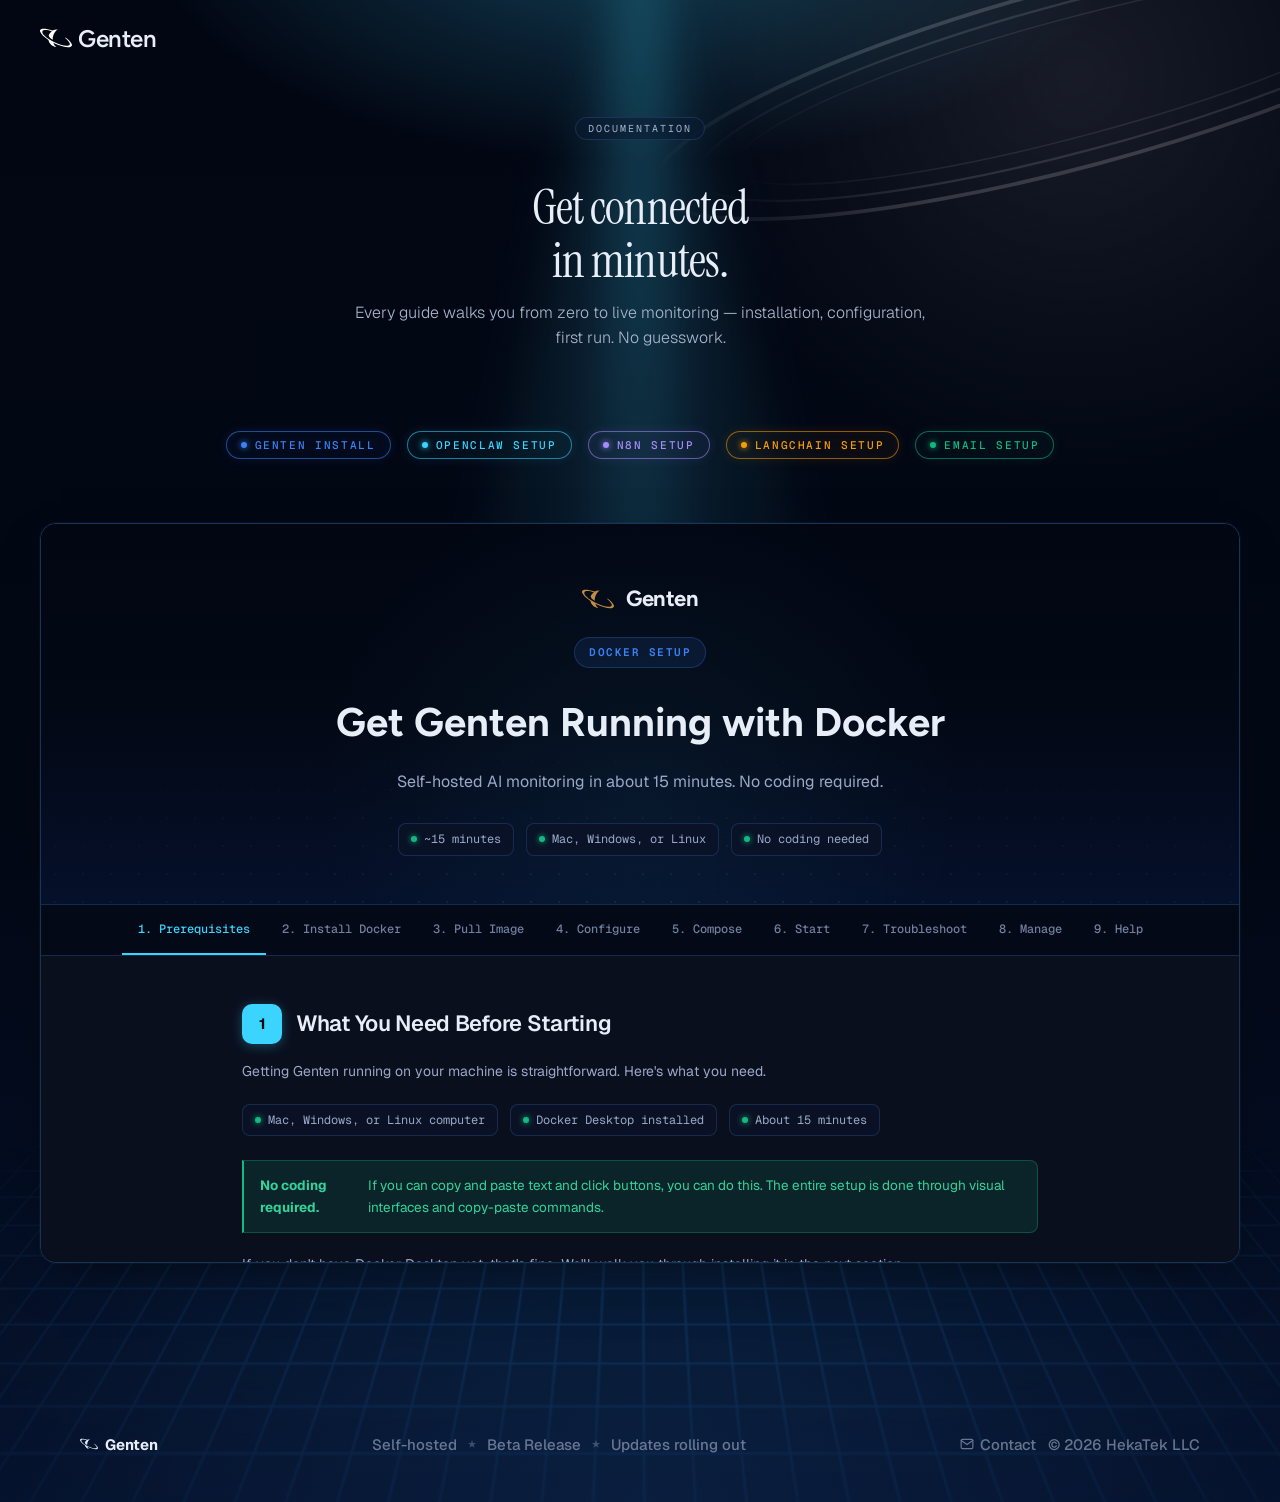
==== docs.html @ 29b6d8ab "Docs scroll forwarding, dashboard fade fix, footer and pill polish" ====
<!doctype html>
<html lang="en">
  <head>
    <meta charset="utf-8" />
    <title>Documentation | Genten</title>
    <meta name="viewport" content="width=device-width,initial-scale=1" />
    <link rel="icon" type="image/x-icon" href="/assets/favicons/favicon.ico" />
    <link
      rel="icon"
      type="image/png"
      sizes="16x16"
      href="/assets/favicons/favicon-16x16.png"
    />
    <link
      rel="icon"
      type="image/png"
      sizes="32x32"
      href="/assets/favicons/favicon-32x32.png"
    />
    <link
      rel="apple-touch-icon"
      sizes="180x180"
      href="/assets/favicons/apple-touch-icon.png"
    />
    <link rel="preconnect" href="https://fonts.googleapis.com" />
    <link rel="preconnect" href="https://fonts.gstatic.com" crossorigin />
    <link
      href="https://fonts.googleapis.com/css2?family=Instrument+Serif:ital@0;1&family=Geist:wght@300;400;500;600;700&family=Geist+Mono:wght@400;500&family=Figtree:wght@400;500;600;700&display=swap"
      rel="stylesheet"
    />
    <link rel="stylesheet" href="grid-bg.css" />
    <link rel="stylesheet" href="style.css" />
    <style>
      /* Docs-specific styles */
      .docs-stage {
        min-height: 100vh;
        display: flex;
        flex-direction: column;
      }

      html {
        scroll-snap-type: y proximity;
      }

      .guide-picker-section {
        scroll-snap-align: start;
      }

      /* Nav override for docs page */
      nav {
        max-width: 1300px;
        margin: 0;
        padding: 22px 40px;
      }

      /* Footer fix — flex column parent breaks margin:auto centering */
      .docs-stage .footer {
        width: 100%;
        box-sizing: border-box;
      }

.docs-header {
        position: relative;
        z-index: 100;
        max-width: 1200px;
        margin: 0 auto;
        padding: 40px 40px 32px;
        text-align: center;
      }

      .docs-eyebrow {
        display: inline-flex;
        align-items: center;
        gap: 8px;
        padding: 4px 12px;
        border-radius: 999px;
        background: rgba(10, 24, 48, 0.55);
        border: 1px solid #1c3359;
        font-family: "Geist Mono", monospace;
        font-size: 10px;
        letter-spacing: 0.2em;
        text-transform: uppercase;
        color: var(--muted);
        backdrop-filter: blur(10px);
        margin-bottom: 16px;
      }

      .docs-title {
        font-family: "Instrument Serif", serif;
        font-weight: 400;
        font-size: clamp(32px, 5vw, 48px);
        line-height: 1.1;
        letter-spacing: -0.02em;
        margin-bottom: 12px;
        color: var(--text);
      }

      .docs-subtitle {
        font-size: 16px;
        line-height: 1.6;
        color: var(--muted);
        font-weight: 300;
        max-width: 580px;
        margin: 0 auto;
      }

      .guide-picker-section {
        position: relative;
        z-index: 100;
        max-width: 1200px;
        margin: 0 auto;
        padding: 48px 40px 64px;
      }

      .guide-pills {
        display: flex;
        align-items: center;
        justify-content: center;
        gap: 16px;
        flex-wrap: wrap;
      }

      .guide-pill {
        display: inline-flex;
        align-items: center;
        gap: 8px;
        padding: 6px 14px;
        border-radius: 999px;
        border: 1px solid;
        font-family: "Geist Mono", monospace;
        font-size: 11px;
        font-weight: 500;
        letter-spacing: 0.15em;
        text-transform: uppercase;
        cursor: pointer;
        backdrop-filter: blur(10px);
        transition: all 0.2s;
        background: rgba(0, 0, 0, 0.2);
      }

      .guide-pill:hover {
        transform: translateY(-1px);
      }

      .guide-pill.active {
        box-shadow:
          0 0 16px var(--gem-glow),
          inset 0 0 12px var(--gem-glow);
      }

      .guide-pill-dot {
        width: 6px;
        height: 6px;
        border-radius: 50%;
        background: currentColor;
        box-shadow: 0 0 6px currentColor;
      }

      /* Gem color assignments - matching guide badge colors */
      .guide-pill[data-gem="sapphire"] {
        color: #3b82f6;
        border-color: rgba(59, 130, 246, 0.55);
        background: rgba(59, 130, 246, 0.04);
        box-shadow:
          0 0 12px rgba(59, 130, 246, 0.1),
          inset 0 0 8px rgba(59, 130, 246, 0.04);
        --gem-glow: rgba(59, 130, 246, 0.3);
      }

      .guide-pill[data-gem="aqua"] {
        color: #3ad4ff;
        border-color: rgba(58, 212, 255, 0.55);
        background: rgba(58, 212, 255, 0.04);
        box-shadow:
          0 0 12px rgba(58, 212, 255, 0.1),
          inset 0 0 8px rgba(58, 212, 255, 0.04);
        --gem-glow: rgba(58, 212, 255, 0.3);
      }

      .guide-pill[data-gem="topaz"] {
        color: #f59e0b;
        border-color: rgba(245, 158, 11, 0.55);
        background: rgba(245, 158, 11, 0.04);
        box-shadow:
          0 0 12px rgba(245, 158, 11, 0.1),
          inset 0 0 8px rgba(245, 158, 11, 0.04);
        --gem-glow: rgba(245, 158, 11, 0.3);
      }

      .guide-pill[data-gem="emerald"] {
        color: #10b981;
        border-color: rgba(16, 185, 129, 0.55);
        background: rgba(16, 185, 129, 0.04);
        box-shadow:
          0 0 12px rgba(16, 185, 129, 0.1),
          inset 0 0 8px rgba(16, 185, 129, 0.04);
        --gem-glow: rgba(16, 185, 129, 0.3);
      }

      .guide-pill[data-gem="amethyst"] {
        color: #a78bfa;
        border-color: rgba(167, 139, 250, 0.55);
        background: rgba(167, 139, 250, 0.04);
        box-shadow:
          0 0 12px rgba(167, 139, 250, 0.1),
          inset 0 0 8px rgba(167, 139, 250, 0.04);
        --gem-glow: rgba(167, 139, 250, 0.3);
      }

      .guide-container {
        position: relative;
        z-index: 100;
        flex: 1;
        max-width: 1400px;
        margin: 0 auto;
        padding: 0 40px 60px;
        width: 100%;
      }

      .guide-frame-wrap {
        border-radius: 16px;
        overflow: hidden;
        background: linear-gradient(180deg, #0a1226 0%, #050a18 100%);
        border: 1px solid #1c3359;
        box-shadow:
          0 0 0 1px #3ad4ff0a,
          0 20px 50px -20px #00000088;
        height: calc(100vh - 160px);
        min-height: 700px;
        position: relative;
      }

      .guide-loader {
        position: absolute;
        inset: 0;
        display: flex;
        align-items: center;
        justify-content: center;
        background: #050a18;
        border-radius: 16px;
        transition: opacity 0.3s;
        z-index: 2;
      }

      .guide-loader.hidden {
        opacity: 0;
        pointer-events: none;
      }

      .guide-loader-dot {
        width: 8px;
        height: 8px;
        border-radius: 50%;
        background: rgba(58, 212, 255, 0.5);
        animation: loader-pulse 1.2s ease-in-out infinite;
      }

      .guide-loader-dot:nth-child(2) { animation-delay: 0.2s; }
      .guide-loader-dot:nth-child(3) { animation-delay: 0.4s; }

      @keyframes loader-pulse {
        0%, 80%, 100% { transform: scale(0.6); opacity: 0.3; }
        40% { transform: scale(1); opacity: 1; }
      }

      .guide-loader-inner {
        display: flex;
        gap: 8px;
      }

      .guide-iframe {
        width: 100%;
        height: 100%;
        border: none;
        display: block;
      }

      @media (max-width: 768px) {
        .guide-pills {
          gap: 8px;
        }

        .guide-pill {
          padding: 8px 16px;
          font-size: 13px;
        }

        .docs-header {
          padding: 32px 24px 24px;
        }

        .guide-picker-section {
          padding: 0 24px 24px;
        }

        .guide-container {
          padding: 0 24px 40px;
        }

        .guide-frame-wrap {
          height: calc(100vh - 320px);
          min-height: 400px;
        }
      }
    </style>
  </head>
  <body>
    <div class="stage docs-stage genten-stage">
      <!-- Saturn with rings, upper right -->
      <div
        class="saturn"
        aria-hidden="true"
        style="
          opacity: var(--saturn-opacity, 0.1);
          transform: scale(var(--saturn-scale, 1));
          transform-origin: top right;
          --warm: #ffffff;
          --saturn-ring: #ffffff;
        "
      >
        <svg viewBox="0 0 800 800" fill="none">
          <defs>
            <radialGradient id="saturnBody" cx="0.42" cy="0.38" r="0.62">
              <stop offset="0%" stop-color="var(--warm)" stop-opacity="0.95" />
              <stop
                offset="55%"
                stop-color="var(--saturn-ring)"
                stop-opacity="0.55"
              />
              <stop
                offset="100%"
                stop-color="var(--saturn-ring)"
                stop-opacity="0.05"
              />
            </radialGradient>
            <radialGradient id="saturnShade" cx="0.7" cy="0.65" r="0.6">
              <stop offset="0%" stop-color="#000" stop-opacity="0.55" />
              <stop offset="100%" stop-color="#000" stop-opacity="0" />
            </radialGradient>
            <radialGradient id="saturnGlow" cx="0.5" cy="0.5" r="0.5">
              <stop offset="0%" stop-color="var(--warm)" stop-opacity="0.35" />
              <stop
                offset="60%"
                stop-color="var(--saturn-ring)"
                stop-opacity="0.12"
              />
              <stop
                offset="100%"
                stop-color="var(--saturn-ring)"
                stop-opacity="0"
              />
            </radialGradient>
            <linearGradient id="ringGrad" x1="0" x2="1" y1="0" y2="0">
              <stop
                offset="0%"
                stop-color="var(--saturn-ring)"
                stop-opacity="0"
              />
              <stop offset="30%" stop-color="var(--warm)" stop-opacity="0.75" />
              <stop
                offset="55%"
                stop-color="var(--saturn-ring)"
                stop-opacity="0.85"
              />
              <stop offset="78%" stop-color="var(--warm)" stop-opacity="0.55" />
              <stop
                offset="100%"
                stop-color="var(--saturn-ring)"
                stop-opacity="0"
              />
            </linearGradient>
            <clipPath id="ringBack">
              <rect x="0" y="0" width="800" height="400" />
            </clipPath>
            <clipPath id="ringFront">
              <rect x="0" y="400" width="800" height="400" />
            </clipPath>
          </defs>

          <!-- soft atmospheric glow behind everything -->
          <circle cx="400" cy="400" r="320" fill="url(#saturnGlow)" />

          <!-- rings only, no planet body -->
          <g
            style="
              transform: rotate(var(--ring-tilt, -22deg));
              transform-origin: 400px 400px;
            "
          >
            <ellipse
              cx="400"
              cy="400"
              rx="340"
              ry="70"
              stroke="url(#ringGrad)"
              stroke-width="3"
              fill="none"
            />
            <ellipse
              cx="400"
              cy="400"
              rx="305"
              ry="58"
              stroke="url(#ringGrad)"
              stroke-width="1.8"
              fill="none"
              opacity="0.75"
            />
            <ellipse
              cx="400"
              cy="400"
              rx="275"
              ry="46"
              stroke="url(#ringGrad)"
              stroke-width="1.2"
              fill="none"
              opacity="0.55"
            />
          </g>
        </svg>
      </div>

      <!-- Light rays from above -->
      <svg
        class="rays"
        viewBox="0 0 1400 800"
        preserveAspectRatio="none"
        aria-hidden="true"
      >
        <defs>
          <linearGradient id="ray" x1="0.5" y1="0" x2="0.5" y2="1">
            <stop
              offset="0%"
              stop-color="var(--ray-color)"
              stop-opacity="0.38"
            />
            <stop
              offset="40%"
              stop-color="var(--ray-color)"
              stop-opacity="0.18"
            />
            <stop
              offset="80%"
              stop-color="var(--ray-color)"
              stop-opacity="0.04"
            />
            <stop
              offset="100%"
              stop-color="var(--ray-color)"
              stop-opacity="0"
            />
          </linearGradient>
          <radialGradient id="raySource" cx="0.5" cy="0" r="0.35">
            <stop
              offset="0%"
              stop-color="var(--ray-color)"
              stop-opacity="0.55"
            />
            <stop
              offset="100%"
              stop-color="var(--ray-color)"
              stop-opacity="0"
            />
          </radialGradient>
          <filter id="rayBlur"><feGaussianBlur stdDeviation="22" /></filter>
        </defs>
        <!-- top-of-sky glow source -->
        <rect x="0" y="0" width="1400" height="400" fill="url(#raySource)" />
        <!-- broad beam fanning down and outward -->
        <g filter="url(#rayBlur)">
          <polygon
            points="700,-40 380,820 1020,820"
            fill="url(#ray)"
            opacity="0.75"
          />
          <polygon points="700,-40 560,820 840,820" fill="url(#ray)" />
          <polygon
            points="700,-40 660,820 740,820"
            fill="url(#ray)"
            opacity="0.9"
          />
        </g>
      </svg>

      <!-- Grid floor (from grid-bg.css) -->
      <div class="genten-horizon"></div>
      <div class="genten-floor">
        <div class="genten-floor-grid"></div>
      </div>

      <nav>
        <a href="index.html" class="brand" style="text-decoration: none; color: inherit; display: flex; align-items: center; gap: 6px;">
          <span class="brand-mark">
            <svg
              role="img"
              viewBox="0 0 24 24"
              xmlns="http://www.w3.org/2000/svg"
              aria-label="Genten"
            >
              <title>Saturn</title>
              <path
                fill="currentColor"
                d="M19.039 11.459c.001.015.022.244.03.407.006.113 0 .29 0 .3.003 0 .029.023.03.024 1.428 1.17 2.943 2.767 3.204 3.94.073.325.056.618-.072.868-.152.293-.439.503-.834.638-2.046.7-6.925-.642-10.907-2.609-2.845-1.406-5.342-3.081-7.032-4.719-1.57-1.523-1.995-2.71-1.59-3.427.155-.271.42-.472.776-.609 1.299-.507 3.788-.152 6.239.579-1.16.866-1.968 2.034-2.342 3.202l-.001.007a.051.051 0 0 1-.001.006c-.115 1.07 1.434 2.47 3 3.25-.002-.006.084.032.084.026-.002-.006-.015-.109-.017-.113-.366-2.66 1.648-6.64 3.765-7.513.136-.056.254-.09.27-.095l-.273-.027c-.074-.006-.148-.013-.228-.015a7.464 7.464 0 0 0-.272-.01 6.443 6.443 0 0 0-3.4.892C5.378 5.057 2.383 4.892 1.13 5.31c-.497.167-.833.418-1 .751-.174.35-.175.79-.002 1.306.57 1.704 3.058 4.032 6.211 6.099.457 2.407 2.615 4.875 5.703 5.204l.142.015a.278.278 0 0 1 .05 0 6.618 6.618 0 0 0-.173-.132c-.955-.736-1.813-1.949-2.107-3l.185.093.143.07c4.985 2.465 10.215 3.72 12.53 2.947.519-.174.9-.418 1.075-.768.167-.335.139-.78-.029-1.278-.436-1.3-2.304-3.284-4.675-5.052a5.003 5.003 0 0 0-.145-.107"
              />
            </svg>
          </span>
          Genten
        </a>
        <div class="nav-links">
        </div>
      </nav>

      <section class="docs-header">
        <div class="docs-eyebrow">DOCUMENTATION</div>
        <h1 class="docs-title">Get connected in minutes.</h1>
        <p class="docs-subtitle">
          Every guide walks you from zero to live monitoring — installation,
          configuration, first run. No guesswork.
        </p>
      </section>

      <section class="guide-picker-section">
        <div class="guide-pills">
          <button
            class="guide-pill active"
            data-gem="sapphire"
            data-guide="docs/Genten_Docker_Setup_Guide.html"
          >
            <span class="guide-pill-dot"></span>
            Genten Install
          </button>
          <button
            class="guide-pill"
            data-gem="aqua"
            data-guide="docs/Genten_OpenClaw_Setup_Guide.html"
          >
            <span class="guide-pill-dot"></span>
            OpenClaw Setup
          </button>
          <button
            class="guide-pill"
            data-gem="amethyst"
            data-guide="docs/Genten_n8n_Setup_Guide.html"
          >
            <span class="guide-pill-dot"></span>
            n8n Setup
          </button>
          <button
            class="guide-pill"
            data-gem="topaz"
            data-guide="docs/Genten_LangChain_Setup_Guide.html"
          >
            <span class="guide-pill-dot"></span>
            LangChain Setup
          </button>
          <button
            class="guide-pill"
            data-gem="emerald"
            data-guide="docs/Genten_Email_Setup_Guide.html"
          >
            <span class="guide-pill-dot"></span>
            Email Setup
          </button>
        </div>
      </section>

      <section class="guide-container">
        <div class="guide-frame-wrap">
          <div class="guide-loader" id="guideLoader">
            <div class="guide-loader-inner">
              <span class="guide-loader-dot"></span>
              <span class="guide-loader-dot"></span>
              <span class="guide-loader-dot"></span>
            </div>
          </div>
          <iframe
            class="guide-iframe"
            id="guideFrame"
          ></iframe>
        </div>
      </section>

      <footer class="footer">
        <a href="/" class="footer-brand" style="text-decoration:none;color:inherit;">
          <svg
            width="18"
            height="18"
            viewBox="0 0 24 24"
            xmlns="http://www.w3.org/2000/svg"
            style="flex-shrink: 0"
          >
            <path
              fill="currentColor"
              d="M19.039 11.459c.001.015.022.244.03.407.006.113 0 .29 0 .3.003 0 .029.023.03.024 1.428 1.17 2.943 2.767 3.204 3.94.073.325.056.618-.072.868-.152.293-.439.503-.834.638-2.046.7-6.925-.642-10.907-2.609-2.845-1.406-5.342-3.081-7.032-4.719-1.57-1.523-1.995-2.71-1.59-3.427.155-.271.42-.472.776-.609 1.299-.507 3.788-.152 6.239.579-1.16.866-1.968 2.034-2.342 3.202l-.001.007a.051.051 0 0 1-.001.006c-.115 1.07 1.434 2.47 3 3.25-.002-.006.084.032.084.026-.002-.006-.015-.109-.017-.113-.366-2.66 1.648-6.64 3.765-7.513.136-.056.254-.09.27-.095l-.273-.027c-.074-.006-.148-.013-.228-.015a7.464 7.464 0 0 0-.272-.01 6.443 6.443 0 0 0-3.4.892C5.378 5.057 2.383 4.892 1.13 5.31c-.497.167-.833.418-1 .751-.174.35-.175.79-.002 1.306.57 1.704 3.058 4.032 6.211 6.099.457 2.407 2.615 4.875 5.703 5.204l.142.015a.278.278 0 0 1 .05 0 6.618 6.618 0 0 0-.173-.132c-.955-.736-1.813-1.949-2.107-3l.185.093.143.07c4.985 2.465 10.215 3.72 12.53 2.947.519-.174.9-.418 1.075-.768.167-.335.139-.78-.029-1.278-.436-1.3-2.304-3.284-4.675-5.052a5.003 5.003 0 0 0-.145-.107"
            />
          </svg>
          Genten
        </a>
        <div class="footer-center">
          <span class="footer-proof-item">Self-hosted</span>
          <span class="proof-divider">
            <svg width="10" height="10" viewBox="0 0 24 24" fill="currentColor" xmlns="http://www.w3.org/2000/svg"><path d="M12 2l2.4 7.4H22l-6.2 4.5 2.4 7.4L12 17l-6.2 4.3 2.4-7.4L2 9.4h7.6z"/></svg>
          </span>
          <span class="footer-proof-item">Beta Release</span>
          <span class="proof-divider">
            <svg width="10" height="10" viewBox="0 0 24 24" fill="currentColor" xmlns="http://www.w3.org/2000/svg"><path d="M12 2l2.4 7.4H22l-6.2 4.5 2.4 7.4L12 17l-6.2 4.3 2.4-7.4L2 9.4h7.6z"/></svg>
          </span>
          <span class="footer-proof-item">Updates rolling out</span>
        </div>
        <span class="footer-copyright">
          <a href="mailto:help@genten.io" class="footer-contact">
            <svg
              width="14"
              height="14"
              viewBox="0 0 24 24"
              fill="none"
              stroke="currentColor"
              stroke-width="2"
              stroke-linecap="round"
              stroke-linejoin="round"
              style="flex-shrink: 0"
            >
              <path
                d="M4 4h16c1.1 0 2 .9 2 2v12c0 1.1-.9 2-2 2H4c-1.1 0-2-.9-2-2V6c0-1.1.9-2 2-2z"
              />
              <polyline points="22,6 12,13 2,6" />
            </svg>
            Contact
          </a>
          © 2026 HekaTek LLC
        </span>
      </footer>
    </div>

    <script>
      // Forward outer-page scroll to iframe so mouse position doesn't matter
      const guideWrap = document.querySelector(".guide-frame-wrap")

      document.addEventListener("wheel", (e) => {
        const frame = document.getElementById("guideFrame")
        if (!frame || !frame.contentWindow) return

        const wrapRect = guideWrap.getBoundingClientRect()
        const iframeVisible = wrapRect.top < window.innerHeight && wrapRect.bottom > 0

        if (iframeVisible) {
          try {
            frame.contentWindow.scrollBy({ top: e.deltaY, behavior: "auto" })
            e.preventDefault()
          } catch (err) {}
        }
      }, { passive: false })

      const pills = document.querySelectorAll(".guide-pill")
      const iframe = document.getElementById("guideFrame")
      const loader = document.getElementById("guideLoader")

      function showLoader() { loader.classList.remove("hidden") }
      function hideLoader() { loader.classList.add("hidden") }

      iframe.addEventListener("load", hideLoader)
      iframe.src = "docs/Genten_Docker_Setup_Guide.html"

      pills.forEach(pill => {
        pill.addEventListener("click", () => {
          pills.forEach(p => p.classList.remove("active"))
          pill.classList.add("active")
          showLoader()
          iframe.src = pill.getAttribute("data-guide")
        })
      })

      // Tweakable defaults for Saturn/rays
      const TWEAK_DEFAULTS = {
        saturnScale: 1,
        saturnOpacity: 0.25,
        saturnX: 0,
        saturnY: -2,
        saturnTilt: -15,
        gridSize: 18,
        gridGlow: 1.8,
        rays: 0.5,
      }

      const root = document.documentElement

      function applyTweaks(t) {
        root.style.setProperty("--saturn-scale", t.saturnScale)
        root.style.setProperty("--saturn-opacity", t.saturnOpacity)
        root.style.setProperty("--saturn-x", t.saturnX)
        root.style.setProperty("--saturn-y", t.saturnY)
        root.style.setProperty("--ring-tilt", t.saturnTilt + "deg")
        root.style.setProperty("--grid-size", t.gridSize + "px")
        root.style.setProperty("--grid-glow", t.gridGlow)
        root.style.setProperty("--rays-opacity", t.rays)
      }

      const tweaks = {...TWEAK_DEFAULTS}
      applyTweaks(tweaks)
    </script>
  </body>
</html>
---- grid-bg.css ----
/* Shared grid-floor backdrop — matches reference screenshot
   Deep navy-black top, cyan dot grid floor receding to horizon */

.genten-stage {
  position: relative;
  background:
    radial-gradient(
      ellipse 80% 45% at 50% 100%,
      var(--grid-halo, #0a1d3d) 0%,
      transparent 70%
    ),
    linear-gradient(
      180deg,
      var(--bg-top, #020613) 0%,
      var(--bg-mid, #030815) 55%,
      var(--bg-bot, #05102a) 100%
    );
  overflow: clip;
  isolation: isolate;
}

/* receding dot-grid floor */
.genten-floor {
  position: absolute;
  left: 50%;
  bottom: 0;
  transform: translateX(-50%);
  width: 260vw;
  height: 62vh;
  perspective: 900px;
  perspective-origin: 50% -20%;
  pointer-events: none;
  z-index: 1;
  /* curved bowl silhouette */
  border-radius: 50% 50% 0 0 / 20% 20% 0 0;
  overflow: hidden;
}
.genten-floor::before {
  display: none;
}
.genten-floor-grid {
  position: absolute;
  inset: -20% -10% 0 -10%;
  transform: rotateX(68deg) translateZ(0);
  transform-origin: 50% 0%;
  /* grid lines only */
  background-image:
    linear-gradient(to right, var(--grid-line, #3af2ffff) 1.5px, transparent 1.5px),
    linear-gradient(to bottom, var(--grid-line, #3afcffff) 1.5px, transparent 1.5px);
  background-size:
    var(--grid-size, 40px) var(--grid-size, 40px),
    var(--grid-size, 40px) var(--grid-size, 40px);
  /* semicircular horizon fadeout + curved dome falloff */
  mask-image:
    radial-gradient(
      ellipse 20% 80% at 50% 100%,
      #000 0%,
      #000 20%,
      transparent 60%
    ),
    radial-gradient(
      ellipse 90% 120% at 50% -10%,
      #000 0%,
      #000 40%,
      transparent 92%
    );
  mask-composite: intersect;
  -webkit-mask-image:
    radial-gradient(
      ellipse 20% 80% at 50% 100%,
      #000 0%,
      #000 20%,
      transparent 60%
    ),
    radial-gradient(
      ellipse 90% 120% at 50% -10%,
      #000 0%,
      #000 40%,
      transparent 92%
    );
  -webkit-mask-composite: source-in;
  filter: drop-shadow(
    0 0 calc(var(--grid-glow, 1) * 4px) var(--grid-dot, #3af2ffdd)
  );
  opacity: calc(0.45 + var(--grid-glow, 1) * 0.35);
}

/* horizon line */
.genten-horizon {
  display: none;
}
---- style.css ----
:root {
  --ink: #02050f;
  --text: #e8eef8;
  --muted: #a8b4cc;
  --accent: #3ad4ff;
  --accent-soft: #6ae2ff;
  --warm: #e8b875;
  --surface: #0a1226;
  --surface-2: #050a18;
  --line: #1c3359;
  --line-active: #142646;
  --line-strong: #2a4778;
  --bg-top: #020613;
  --bg-mid: #030815;
  --bg-bot: #05102a;
  --grid-halo: #0a1d3d;
  --grid-dot: #3ad4ff;
  --grid-line: #1a6fb8dd;
  --horizon-glow: #0a2a5add;
  --ray-color: #3ad4ff;
  --saturn-ring: #3ad4ff;
  --btn-primary-bg: linear-gradient(180deg, #fff 0%, #d8e4f0 100%);
  --btn-primary-fg: #02050f;
}

* {
  box-sizing: border-box;
  margin: 0;
  padding: 0;
}
html,
body {
  background: var(--bg-top);
  color: var(--text);
  font-family: "Geist", system-ui, sans-serif;
  overflow-x: hidden;
  transition: background 0.4s;
}
body {
  min-height: 100vh;
}

.stage {
  min-height: 100vh;
  width: 100%;
}

/* Theme switcher */
.theme-switcher {
  display: none !important; /* Hidden */
  position: fixed;
  bottom: 20px;
  right: 20px;
  z-index: 100;
  gap: 6px;
  padding: 6px;
  background: rgba(5, 10, 24, 0.7);
  border: 1px solid var(--line);
  max-width: calc(100vw - 40px);
  overflow-x: auto;
  scrollbar-width: none;
  backdrop-filter: blur(12px);
  -webkit-backdrop-filter: blur(12px);
  border-radius: 8px;
}
.theme-switcher::-webkit-scrollbar {
  display: none;
}
.theme-switcher button {
  appearance: none;
  border: 1px solid transparent;
  background: transparent;
  color: var(--muted);
  font-family: "Geist Mono", monospace;
  font-size: 10px;
  letter-spacing: 0.1em;
  text-transform: uppercase;
  padding: 7px 12px;
  border-radius: 999px;
  cursor: pointer;
  display: inline-flex;
  align-items: center;
  gap: 6px;
  transition: all 0.18s;
}
.theme-switcher button:hover {
  color: var(--text);
}
.theme-switcher button.active {
  background: var(--line-active);
  color: var(--text);
  border-color: var(--line-strong);
}
.theme-switcher .swatch {
  width: 10px;
  height: 10px;
  border-radius: 50%;
  box-shadow: 0 0 6px currentColor;
}
.theme-switcher .tw-div {
  width: 1px;
  align-self: stretch;
  background: var(--line-strong);
  margin: 2px 4px;
  opacity: 0.6;
}

/* Light ray from above — subtle */
.rays {
  position: absolute;
  top: -5%;
  left: 50%;
  transform: translateX(-50%);
  width: 100%;
  min-width: 1400px;
  height: 90%;
  z-index: 2;
  pointer-events: none;
  opacity: var(--rays-opacity, 0.5);
  mix-blend-mode: screen;
}

/* Saturn arc — upper right, very faint */
.saturn {
  position: absolute;
  top: calc(-32vw + var(--saturn-y, 0) * 1vw);
  right: calc(-24vw + var(--saturn-x, 0) * 1vw);
  width: 80vw;
  height: 80vw;
  z-index: 1;
  pointer-events: none;
  opacity: 0.10;
}
.saturn svg {
  width: 100%;
  height: 100%;
  display: block;
}

/* Tweaks panel */
#tweaks-panel {
  position: fixed;
  top: 80px;
  right: 20px;
  width: 260px;
  background: rgba(10, 18, 38, 0.92);
  backdrop-filter: blur(20px);
  -webkit-backdrop-filter: blur(20px);
  border: 1px solid var(--line);
  border-radius: 10px;
  z-index: 200;
  font-family: "Geist", sans-serif;
  color: var(--text);
  box-shadow: 0 20px 60px -10px #000;
  max-height: calc(100vh - 120px);
  overflow-y: auto;
}
#tweaks-panel .tw-head {
  display: flex;
  justify-content: space-between;
  align-items: center;
  padding: 10px 14px;
  border-bottom: 1px solid var(--line);
  font-size: 11px;
  font-weight: 600;
  text-transform: uppercase;
  letter-spacing: 0.1em;
  color: var(--muted);
  position: sticky;
  top: 0;
  background: inherit;
}
#tweaks-panel .tw-close {
  cursor: pointer;
  font-size: 18px;
  line-height: 1;
  color: var(--muted);
  padding: 0 4px;
}
#tweaks-panel .tw-close:hover {
  color: var(--text);
}
#tweaks-panel .tw-body {
  padding: 12px 14px;
  display: flex;
  flex-direction: column;
  gap: 12px;
}
#tweaks-panel label {
  display: flex;
  flex-direction: column;
  gap: 4px;
  font-size: 11px;
  color: var(--muted);
  text-transform: uppercase;
  letter-spacing: 0.06em;
  position: relative;
}
#tweaks-panel input[type="range"] {
  width: 100%;
  accent-color: var(--accent);
}
#tweaks-panel input[type="text"] {
  width: 100%;
  padding: 6px 8px;
  background: var(--surface-2);
  border: 1px solid var(--line);
  border-radius: 4px;
  color: var(--text);
  font-family: "Geist", sans-serif;
  font-size: 12px;
  text-transform: none;
  letter-spacing: normal;
}
#tweaks-panel input[type="text"]:focus {
  outline: none;
  border-color: var(--accent);
}
#tweaks-panel .tw-val {
  position: absolute;
  top: 0;
  right: 0;
  color: var(--text);
  font-family: "Geist Mono", monospace;
  font-size: 10px;
}

/* Nav */
nav {
  position: relative;
  z-index: 20;
  display: flex;
  align-items: center;
  justify-content: space-between;
  padding: 22px 40px;
  max-width: 1400px;
  margin: 0 auto;
}
.nav-links {
  display: flex;
  align-items: center;
  gap: 32px;
}

.nav-hamburger {
  display: none;
  flex-direction: column;
  justify-content: center;
  gap: 5px;
  background: none;
  border: none;
  color: var(--text);
  cursor: pointer;
  padding: 4px;
  width: 28px;
  height: 28px;
}

.hamburger-bar {
  display: block;
  width: 20px;
  height: 2px;
  background: currentColor;
  border-radius: 2px;
  transition: transform 0.3s ease, opacity 0.3s ease;
  transform-origin: center;
}

.nav-hamburger.open .hamburger-bar:nth-child(1) {
  transform: translateY(7px) rotate(45deg);
}
.nav-hamburger.open .hamburger-bar:nth-child(2) {
  opacity: 0;
  transform: scaleX(0);
}
.nav-hamburger.open .hamburger-bar:nth-child(3) {
  transform: translateY(-7px) rotate(-45deg);
}

@media (max-width: 640px) {
  nav {
    position: relative;
    background: rgb(6, 12, 26);
    backdrop-filter: blur(16px);
    padding: 18px 24px;
  }

  .nav-hamburger {
    display: flex;
  }

  .nav-links {
    position: absolute;
    top: 100%;
    left: 0;
    right: 0;
    flex-direction: column;
    align-items: flex-start;
    gap: 0;
    background: rgb(6, 12, 26);
    backdrop-filter: blur(16px);
    border-bottom: 1px solid #1c3359;
    overflow: hidden;
    max-height: 0;
    transition: max-height 0.3s ease, padding 0.3s ease;
    padding: 0 24px;
  }

  .nav-links.open {
    max-height: 300px;
    padding: 8px 24px 20px;
  }

  .nav-link {
    width: 100%;
    padding: 14px 0;
    border-bottom: 1px solid rgba(28, 51, 89, 0.5);
    font-size: 15px;
  }

  .nav-link:last-child {
    border-bottom: none;
  }
}

.nav-link {
  display: flex;
  align-items: center;
  gap: 7px;
  font-size: 16px;
  font-weight: 600;
  color: var(--muted);
  text-decoration: none;
  transition: color 0.2s;
}

.nav-link:hover {
  color: var(--text);
}

.brand {
  display: flex;
  align-items: center;
  gap: 6px;
  font-family: "Figtree", sans-serif;
  font-size: 24px;
  font-weight: 600;
  letter-spacing: -0.02em;
  color: var(--text);
}
.brand-mark {
  width: 32px;
  height: 32px;
}
.brand-mark svg {
  width: 100%;
  height: 100%;
  display: block;
  color: #ffffff;
}
.nav-links a {
  color: inherit;
  text-decoration: none;
  transition: color 0.2s;
}
.nav-links a:hover {
  color: var(--text);
}
.nav-cta {
  display: inline-flex;
  align-items: center;
  gap: 8px;
  padding: 8px 18px;
  border: 1px solid #1c3359;
  border-radius: 999px;
  background: rgba(10, 24, 48, 0.4);
  color: var(--text);
  font-size: 13px;
  font-weight: 500;
  text-decoration: none;
  backdrop-filter: blur(10px);
  transition: all 0.2s;
}
.nav-cta:hover {
  border-color: #3ad4ff88;
  background: rgba(15, 40, 80, 0.6);
}

/* Hero */
.hero {
  position: relative;
  z-index: 100;
  max-width: 1200px;
  margin: 0 auto;
  padding: 50px 40px 0;
  text-align: center;
}
.eyebrow {
  display: inline-flex;
  align-items: center;
  gap: 8px;
  padding: 6px 14px;
  border-radius: 999px;
  background: rgba(10, 24, 48, 0.55);
  border: 1px solid #1c3359;
  font-family: "Geist Mono", monospace;
  font-size: 11px;
  letter-spacing: 0.15em;
  text-transform: uppercase;
  color: var(--accent-soft);
  backdrop-filter: blur(10px);
}
.eyebrow .pulse {
  width: 6px;
  height: 6px;
  border-radius: 50%;
  background: var(--accent);
  box-shadow: 0 0 8px var(--accent);
  animation: pulse 2s ease-in-out infinite;
}
@keyframes pulse {
  0%,
  100% {
    opacity: 1;
    transform: scale(1);
  }
  50% {
    opacity: 0.4;
    transform: scale(0.7);
  }
}

h1 {
  font-family: "Instrument Serif", serif;
  font-weight: 400;
  font-size: clamp(48px, 7.2vw, 100px);
  line-height: 1.02;
  letter-spacing: -0.02em;
  margin: 26px auto 0;
  max-width: 14ch;
  text-wrap: balance;
}
h1 em {
  font-style: italic;
  background: linear-gradient(180deg, var(--text) 0%, var(--warm) 100%);
  -webkit-background-clip: text;
  background-clip: text;
  -webkit-text-fill-color: transparent;
}
.sub {
  margin: 22px auto 0;
  max-width: 52ch;
  font-size: 17px;
  line-height: 1.65;
  color: var(--muted);
  font-weight: 300;
}
.cta-row {
  margin: 30px auto 0;
  display: inline-flex;
  align-items: center;
  gap: 14px;
}
.waitlist-form {
  display: flex;
  flex-direction: column;
  align-items: center;
  gap: 12px;
}
.waitlist-row {
  display: flex;
  align-items: center;
  gap: 12px;
  flex-wrap: wrap;
  justify-content: center;
}

.waitlist-input {
  padding: 13px 20px;
  border-radius: 10px;
  font-size: 14px;
  font-weight: 400;
  font-family: inherit;
  background: rgba(255, 255, 255, 0.08);
  border: 1px solid #1c3359;
  color: var(--text);
  outline: none;
  transition: all 0.2s;
  flex: 1;
  min-width: 0;
  width: 100%;
  max-width: 320px;
}
.waitlist-input::placeholder {
  color: var(--muted);
  opacity: 0.7;
}
.waitlist-input:focus {
  border-color: var(--accent);
  background: rgba(255, 255, 255, 0.12);
  box-shadow: 0 0 0 3px rgba(58, 212, 255, 0.1);
}
select.waitlist-input {
  padding-right: 40px;
  appearance: none;
  background-image: url("data:image/svg+xml,%3Csvg width='12' height='8' viewBox='0 0 12 8' fill='none' xmlns='http://www.w3.org/2000/svg'%3E%3Cpath d='M1 1L6 6L11 1' stroke='%237c8aa6' stroke-width='1.5' stroke-linecap='round' stroke-linejoin='round'/%3E%3C/svg%3E");
  background-repeat: no-repeat;
  background-position: right 16px center;
  cursor: pointer;
}
.waitlist-hint {
  margin: 16px auto 0;
  font-size: 13px;
  color: var(--muted);
  text-align: center;
}

.btn {
  display: inline-flex;
  align-items: center;
  gap: 10px;
  padding: 13px 22px;
  border-radius: 10px;
  font-size: 14px;
  font-weight: 500;
  letter-spacing: 0.01em;
  text-decoration: none;
  cursor: pointer;
  border: none;
  font-family: inherit;
  transition: all 0.2s;
}
.btn-primary {
  background: var(--btn-primary-bg);
  color: var(--btn-primary-fg);
  box-shadow:
    0 1px 0 rgba(255, 255, 255, 0.6) inset,
    0 10px 40px -10px #3ad4ff88;
}
.btn-primary:hover {
  transform: translateY(-1px);
  box-shadow:
    0 1px 0 rgba(255, 255, 255, 0.6) inset,
    0 14px 50px -10px #3ad4ffaa;
}
.btn-ghost {
  background: transparent;
  color: var(--text);
  border: 1px solid #1c3359;
}
.btn-ghost:hover {
  border-color: #3ad4ff77;
  background: rgba(15, 40, 80, 0.4);
}

.btn-secondary-install {
  display: inline-flex;
  align-items: center;
  gap: 10px;
  margin-top: 28px;
  font-size: 18px;
  font-weight: 500;
  color: var(--muted);
  text-decoration: none;
  transition: color 0.2s;
  letter-spacing: -0.01em;
}
.btn-secondary-install svg {
  width: 20px;
  height: 20px;
}
.btn-secondary-install:hover {
  color: var(--text);
}

.hero-badges {
  display: flex;
  align-items: center;
  justify-content: center;
  gap: 16px;
  margin-top: 8px;
}

.hero-badge {
  display: inline-flex;
  align-items: center;
  gap: 5px;
  font-size: 11px;
  color: var(--muted);
  opacity: 0.5;
  letter-spacing: 0.04em;
}

.coords {
  margin: 28px auto 0;
  display: flex;
  justify-content: center;
  gap: 24px;
  font-family: "Geist Mono", monospace;
  font-size: 10px;
  letter-spacing: 0.2em;
  text-transform: uppercase;
  color: #4a5a78;
}
.coords span::before {
  content: "◆ ";
  color: var(--accent);
}
.coords span {
  font-family: "Geist Mono", monospace;
}

/* Dashboard floats on grid */
.dashboard-wrap {
  font-family: Geist;
  position: relative;
  z-index: 10;
  max-width: 1100px;
  margin: 60px auto 0;
  padding: 0 40px 40px;
}
.dashboard-wrap::before {
  content: '';
  position: absolute;
  top: -60px;
  left: 50%;
  transform: translateX(-50%);
  width: 700px;
  height: 350px;
  background: radial-gradient(
    ellipse closest-side,
    var(--accent, #3ad4ff) 0%,
    transparent 70%
  );
  opacity: 0.12;
  pointer-events: none;
  z-index: -1;
  filter: blur(60px);
}
.dashboard {
  position: relative;
  border-radius: 16px;
  overflow: hidden;
  background: linear-gradient(180deg, #0a1226 0%, #050a18 100%);
  border: 1px solid #1c3359;
  box-shadow:
    0 0 0 1px #3ad4ff0a,
    0 20px 50px -20px #00000088,
    0 60px 120px -40px #000;
}
.dashboard::before {
  content: "";
  position: absolute;
  inset: 0;
  background: radial-gradient(
    ellipse 80% 100% at 50% -20%,
    #3ad4ff08,
    transparent 60%
  );
  pointer-events: none;
  z-index: 1;
}

.db-top {
  display: flex;
  align-items: center;
  gap: 10px;
  padding: 12px 16px;
  border-bottom: 1px solid #1c3359;
}
.db-top .dot {
  width: 10px;
  height: 10px;
  border-radius: 50%;
}
.db-top .dot:nth-child(1) {
  background: #ff5f56;
  opacity: 0.7;
}
.db-top .dot:nth-child(2) {
  background: #ffbd2e;
  opacity: 0.7;
}
.db-top .dot:nth-child(3) {
  background: #27c93f;
  opacity: 0.7;
}
.db-url {
  margin-left: 16px;
  font-family: "Geist Mono", monospace;
  font-size: 11px;
  color: #6a7a96;
  padding: 4px 10px;
  background: #0a1226;
  border-radius: 5px;
  flex: 1;
  max-width: 320px;
}

.db-body {
  display: grid;
  grid-template-columns: 200px 1fr;
  min-height: 480px;
}
.db-sidebar {
  border-right: 1px solid #1c3359;
  padding: 18px 14px;
  background: #060c1c;
}
.db-brand {
  display: flex;
  align-items: center;
  gap: 8px;
  font-family: "Instrument Serif", serif;
  font-style: italic;
  font-size: 15px;
  margin-bottom: 24px;
  padding: 0 6px;
}
.db-brand .mini-mark {
  width: 18px;
  height: 18px;
}
.db-section {
  font-family: "Geist Mono", monospace;
  font-size: 9px;
  letter-spacing: 0.15em;
  text-transform: uppercase;
  color: #455273;
  padding: 0 8px;
  margin: 16px 0 6px;
}
.db-item {
  display: flex;
  align-items: center;
  gap: 10px;
  padding: 7px 8px;
  border-radius: 6px;
  font-size: 12.5px;
  color: #9aa8c2;
  cursor: default;
}
.db-item.active {
  background: #142646;
  color: var(--text);
  box-shadow: inset 0 0 0 1px #2a4778;
}
.db-item .ic {
  width: 14px;
  height: 14px;
  border-radius: 3px;
  background: #1a2a4a;
  flex-shrink: 0;
  display: grid;
  place-items: center;
}
.db-item.active .ic {
  background: var(--accent);
  box-shadow: 0 0 8px #3ad4ff77;
}
.db-item .ic svg {
  width: 9px;
  height: 9px;
}

.db-main {
  padding: 22px 26px;
}
.db-head {
  display: flex;
  align-items: flex-start;
  justify-content: space-between;
  margin-bottom: 22px;
}
.db-title {
  font-family: "Instrument Serif", serif;
  font-size: 26px;
  font-weight: 400;
  letter-spacing: -0.01em;
}
.db-sub {
  font-size: 12px;
  color: var(--muted);
  margin-top: 4px;
  font-weight: 300;
}
.db-tabs {
  display: flex;
  gap: 4px;
  background: #0a1226;
  border-radius: 7px;
  padding: 3px;
  font-size: 11px;
  border: 1px solid #1c3359;
}
.db-tab {
  padding: 5px 12px;
  border-radius: 5px;
  color: #6a7a96;
  cursor: default;
  font-family: "Geist Mono", monospace;
  letter-spacing: 0.05em;
}
.db-tab.active {
  background: #142646;
  color: var(--text);
}

.kpis {
  display: grid;
  grid-template-columns: repeat(3, 1fr);
  gap: 12px;
  margin-bottom: 18px;
}
.kpi {
  border: 1px solid #1c3359;
  background: linear-gradient(180deg, #0c1530 0%, #070c1e 100%);
  border-radius: 10px;
  padding: 14px 16px;
  position: relative;
  overflow: hidden;
}
.kpi-label {
  font-family: "Geist Mono", monospace;
  font-size: 9px;
  letter-spacing: 0.15em;
  text-transform: uppercase;
  color: #5a6a8a;
}
.kpi-val {
  font-family: "Instrument Serif", serif;
  font-size: 28px;
  margin-top: 4px;
  letter-spacing: -0.01em;
}
.kpi-delta {
  font-family: "Geist Mono", monospace;
  font-size: 10px;
  color: #6ae8a8;
  margin-top: 2px;
}
.kpi-delta.neg {
  color: #e8b875;
}
.kpi .spark {
  position: absolute;
  right: 10px;
  top: 12px;
  width: 48px;
  height: 22px;
  opacity: 0.9;
}

.panels {
  display: grid;
  grid-template-columns: 1.6fr 1fr;
  gap: 12px;
}
.panel {
  border: 1px solid #1c3359;
  background: linear-gradient(180deg, #0b1228 0%, #060b1c 100%);
  border-radius: 10px;
  padding: 14px 16px;
}
.panel h3 {
  font-size: 12px;
  font-weight: 500;
  letter-spacing: 0.02em;
  display: flex;
  justify-content: space-between;
  align-items: center;
}
.panel h3 .tag {
  font-family: "Geist Mono", monospace;
  font-size: 9px;
  padding: 2px 7px;
  border-radius: 3px;
  background: #142646;
  color: var(--accent-soft);
  letter-spacing: 0.1em;
}
.chart {
  margin-top: 14px;
  width: 100%;
  height: 150px;
}
.chart svg {
  width: 100%;
  height: 100%;
}

.feed-row {
  display: flex;
  align-items: center;
  gap: 10px;
  padding: 9px 0;
  border-bottom: 1px dashed #1c3359;
  font-size: 12px;
}
.feed-row:last-child {
  border-bottom: none;
}
.feed-row .bullet {
  width: 6px;
  height: 6px;
  border-radius: 50%;
  background: var(--accent);
  flex-shrink: 0;
  box-shadow: 0 0 6px #3ad4ff99;
}
.feed-row .bullet.warm {
  background: var(--warm);
  box-shadow: 0 0 6px #e8b87599;
}
.feed-row .who {
  color: var(--text);
  font-weight: 500;
  font-family: Geist;
  letter-spacing: -0.7px;
}
.feed-row .what {
  color: var(--muted);
  flex: 1;
}
.feed-row .when {
  font-family: "Geist Mono", monospace;
  font-size: 10px;
  color: #4a5a78;
}

.fade-up {
  opacity: 0;
  transform: translateY(48px);
  transition: opacity 0.7s cubic-bezier(0.22, 1, 0.36, 1), transform 0.7s cubic-bezier(0.22, 1, 0.36, 1);
}

.fade-up.visible {
  opacity: 1;
  transform: translateY(0);
}

.fade-up:nth-child(2) { transition-delay: 0.1s; }
.fade-up:nth-child(3) { transition-delay: 0.2s; }

.footer {
  position: relative;
  z-index: 10;
  max-width: 1200px;
  margin: 80px auto 0;
  padding: 32px 40px 48px;
  display: flex;
  justify-content: space-between;
  align-items: center;
}

.footer-brand {
  display: flex;
  align-items: center;
  gap: 7px;
  font-family: "Geist", sans-serif;
  font-size: 15px;
  font-weight: 700;
  color: var(--text);
}

.footer-center {
  display: flex;
  align-items: center;
  gap: 10px;
  font-size: 15px;
  font-weight: 500;
  color: var(--muted);
  opacity: 0.6;
}

.footer-proof-item {
  font-size: 15px;
  font-weight: 500;
  color: var(--muted);
}

.footer-copyright {
  display: flex;
  align-items: center;
  gap: 12px;
  font-size: 15px;
  font-weight: 500;
  color: var(--muted);
  opacity: 0.6;
}

.footer-contact {
  display: flex;
  align-items: center;
  gap: 6px;
  color: var(--muted);
  text-decoration: none;
  transition: color 0.2s;
}

.footer-contact:hover {
  color: var(--text);
}

/* 3D Turntable Carousel */
.turntable-section {
  text-align: center;
  padding: 20px 40px 60px;
  position: relative;
  z-index: 1;
}

.turntable-heading {
  font-size: 36px;
  font-weight: 600;
  color: var(--text);
  letter-spacing: -0.02em;
  margin-bottom: 60px;
}

.turntable-scene {
  perspective: 1200px;
  perspective-origin: 50% 40%;
  height: 520px;
  position: relative;
}

.turntable {
  width: 480px;
  height: 320px;
  position: absolute;
  top: 50%;
  left: 50%;
  transform-style: preserve-3d;
  transform: translate(-50%, -50%) rotateY(0deg);
  transition: transform 0.7s cubic-bezier(0.22, 1, 0.36, 1);
}

.turntable-card {
  position: absolute;
  width: 480px;
  height: 320px;
  top: 0;
  left: 0;
  transform-style: preserve-3d;
  cursor: pointer;
}

.turntable-card:nth-child(1) { transform: rotateY(0deg)   translateZ(480px); }
.turntable-card:nth-child(2) { transform: rotateY(90deg)  translateZ(480px); }
.turntable-card:nth-child(3) { transform: rotateY(180deg) translateZ(480px); }
.turntable-card:nth-child(4) { transform: rotateY(270deg) translateZ(480px); }

.turntable-face {
  width: 100%;
  height: 100%;
  border-radius: 16px;
  background: rgba(3, 8, 21, 0.95);
  backdrop-filter: blur(20px);
  -webkit-backdrop-filter: blur(20px);
  border: 1px solid rgba(58, 212, 255, 0.15);
  box-shadow:
    0 8px 32px rgba(0, 0, 0, 0.4),
    inset 0 0 20px rgba(58, 212, 255, 0.03);
  overflow: hidden;
  backface-visibility: hidden;
  -webkit-backface-visibility: hidden;
}

.turntable-card::after {
  content: '';
  position: absolute;
  inset: 0;
  border-radius: 16px;
  background: #030815;
  border: 1px solid rgba(58, 212, 255, 0.08);
  backface-visibility: hidden;
  -webkit-backface-visibility: hidden;
  transform: rotateY(180deg);
}

.turntable-placeholder {
  width: 100%;
  height: 100%;
  display: flex;
  flex-direction: column;
  align-items: center;
  justify-content: center;
  gap: 14px;
  color: rgba(255, 255, 255, 0.25);
}

.turntable-placeholder span {
  font-size: 12px;
  font-family: "Geist Mono", monospace;
  letter-spacing: 0.12em;
  text-transform: uppercase;
  color: var(--muted);
  opacity: 0.4;
}

.turntable-dots {
  display: flex;
  justify-content: center;
  gap: 8px;
  margin-top: 32px;
}

.turntable-dot {
  width: 6px;
  height: 6px;
  border-radius: 50%;
  background: rgba(58, 212, 255, 0.25);
  cursor: pointer;
  transition: background 0.2s, transform 0.2s;
}

.turntable-dot.active {
  background: rgba(58, 212, 255, 0.8);
  transform: scale(1.3);
}

/* Scroll chevron */
.scroll-chevron {
  display: flex;
  align-items: center;
  justify-content: center;
  margin: 40px auto 0;
  background: none;
  border: none;
  color: var(--muted);
  cursor: pointer;
  opacity: 0.5;
  transition: opacity 0.2s;
  animation: chevron-bounce 2s ease-in-out infinite;
}

.scroll-chevron:hover {
  opacity: 0.9;
}

@keyframes chevron-bounce {
  0%, 100% { transform: translateY(0); }
  50% { transform: translateY(8px); }
}

/* Dashboard eyebrow label */
.dashboard-eyebrow {
  font-family: "Geist Mono", monospace;
  font-size: 10px;
  font-weight: 500;
  letter-spacing: 0.2em;
  text-transform: uppercase;
  color: var(--muted);
  opacity: 0.45;
  margin-bottom: 20px;
}

/* Turntable prev/next controls */
.turntable-controls-row {
  display: flex;
  align-items: center;
  justify-content: center;
  gap: 24px;
}

.turntable-nav-btn {
  display: flex;
  align-items: center;
  justify-content: center;
  width: 40px;
  height: 40px;
  border-radius: 50%;
  background: rgba(58, 212, 255, 0.06);
  border: 1px solid rgba(58, 212, 255, 0.2);
  color: var(--muted);
  cursor: pointer;
  transition: background 0.2s, color 0.2s, border-color 0.2s;
  flex-shrink: 0;
}

.turntable-nav-btn:hover {
  background: rgba(58, 212, 255, 0.12);
  border-color: rgba(58, 212, 255, 0.45);
  color: var(--text);
}

/* Waitlist confirmation modal */
.waitlist-modal-overlay {
  position: fixed;
  inset: 0;
  background: rgba(2, 5, 15, 0.85);
  backdrop-filter: blur(8px);
  -webkit-backdrop-filter: blur(8px);
  z-index: 1000;
  display: none;
  align-items: center;
  justify-content: center;
  opacity: 0;
  transition: opacity 0.3s ease;
}
.waitlist-modal-overlay.show {
  display: flex;
  opacity: 1;
}
.waitlist-modal {
  position: relative;
  background: linear-gradient(180deg, #0a1226 0%, #050a18 100%);
  border: 1px solid #1c3359;
  border-radius: 16px;
  padding: 48px 56px;
  max-width: 480px;
  box-shadow:
    0 0 0 1px #3ad4ff0a,
    0 20px 50px -20px #00000088,
    0 60px 120px -40px #000;
  text-align: center;
}
.waitlist-modal-close {
  position: absolute;
  top: 16px;
  right: 16px;
  width: 32px;
  height: 32px;
  display: flex;
  align-items: center;
  justify-content: center;
  cursor: pointer;
  color: var(--muted);
  font-size: 20px;
  line-height: 1;
  transition: color 0.2s;
  background: transparent;
  border: none;
  padding: 0;
}
.waitlist-modal-close:hover {
  color: var(--text);
}
.waitlist-modal-title {
  font-family: "Instrument Serif", serif;
  font-weight: 400;
  font-size: 42px;
  line-height: 1.1;
  letter-spacing: -0.02em;
  color: var(--text);
  margin-bottom: 16px;
}
.waitlist-modal-subtitle {
  font-size: 15px;
  line-height: 1.6;
  color: var(--muted);
  font-weight: 300;
}

/* Source selection options */
.source-options {
  display: grid;
  grid-template-columns: repeat(2, 1fr);
  gap: 10px;
  width: 100%;
}

.source-option {
  padding: 12px 20px;
  background: rgba(255, 255, 255, 0.05);
  border: 1px solid var(--line);
  border-radius: 8px;
  color: var(--text);
  font-size: 14px;
  font-weight: 500;
  font-family: inherit;
  cursor: pointer;
  transition: all 0.2s;
}

.source-option:hover {
  background: rgba(255, 255, 255, 0.1);
  border-color: var(--accent);
  transform: translateY(-1px);
}

/* Integrations section (frameworks + features) */
.integrations-section {
  text-align: center;
  margin: 100px auto 0;
  max-width: 1200px;
  padding: 0 40px;
  position: relative;
  z-index: 1;
}

.integrations-section h2 {
  font-size: 36px;
  font-weight: 600;
  color: var(--text);
  margin-bottom: 8px;
  letter-spacing: -0.02em;
}

.integrations-section .section-sub {
  font-size: 17px;
  color: var(--muted);
  line-height: 1.6;
  max-width: 580px;
  margin: 0 auto 48px;
  font-weight: 300;
}

/* Frameworks section */
.frameworks {
  padding: 0;
  margin-top: 104px;
  margin-bottom: 24px;
  position: relative;
  z-index: 1;
  text-align: center;
}

.frameworks-label {
  font-size: 13px;
  font-weight: 600;
  letter-spacing: 0.15em;
  color: var(--muted);
  opacity: 0.5;
  margin: 0 0 24px;
  text-transform: uppercase;
}

.frameworks-more {
  font-size: 11px;
  color: var(--muted);
  opacity: 0.4;
  margin: 24px 0 0;
  letter-spacing: 0.04em;
}

.frameworks-pills {
  display: flex;
  align-items: center;
  justify-content: center;
  gap: 60px;
  flex-wrap: wrap;
}

.framework-pill {
  display: inline-flex;
  align-items: center;
  gap: 8px;
  padding: 6px 14px;
  border-radius: 999px;
  border: 1px solid;
  font-family: "Geist Mono", monospace;
  font-size: 11px;
  font-weight: 500;
  letter-spacing: 0.15em;
  text-transform: uppercase;
  backdrop-filter: blur(10px);
  transition: box-shadow 0.2s, background 0.2s;
}

.framework-pill--cyan {
  --claw-start: #06b6d4;
  --claw-end: #0e7490;
  color: #06b6d4;
  border-color: rgba(6, 182, 212, 0.55);
  background: rgba(6, 182, 212, 0.04);
  box-shadow:
    0 0 12px rgba(6, 182, 212, 0.1),
    inset 0 0 8px rgba(6, 182, 212, 0.04);
}

.framework-pill--blue {
  color: #3b82f6;
  border-color: rgba(59, 130, 246, 0.55);
  background: rgba(59, 130, 246, 0.04);
  box-shadow:
    0 0 12px rgba(59, 130, 246, 0.1),
    inset 0 0 8px rgba(59, 130, 246, 0.04);
}

.framework-pill--amber {
  color: #f59e0b;
  border-color: rgba(245, 158, 11, 0.55);
  background: rgba(245, 158, 11, 0.04);
  box-shadow:
    0 0 12px rgba(245, 158, 11, 0.1),
    inset 0 0 8px rgba(245, 158, 11, 0.04);
}

.framework-pill-icon {
  width: 16px;
  height: 16px;
  flex-shrink: 0;
}

@media (max-width: 480px) {
  .frameworks-pills {
    gap: 8px;
    flex-wrap: nowrap;
  }
  .framework-pill {
    gap: 5px;
    padding: 6px 10px;
    font-size: 9px;
    letter-spacing: 0.06em;
  }
  .framework-pill-icon {
    width: 14px;
    height: 14px;
  }
}

/* Features section */
.features {
  padding: 80px 40px 60px;
  position: relative;
  z-index: 1;
}

.features-inner {
  max-width: 1200px;
  margin: 0 auto;
  display: grid;
  grid-template-columns: repeat(3, 1fr);
  gap: 20px;
}

.feature-card-header {
  display: flex;
  align-items: center;
  gap: 14px;
  margin-bottom: 16px;
}

.feature-card-icon {
  display: flex;
  align-items: center;
  justify-content: center;
  width: 40px;
  height: 40px;
  flex-shrink: 0;
  border-radius: 8px;
  background: rgba(58, 212, 255, 0.08);
  color: #3ad4ff;
}

.feature-card:nth-child(2) .feature-card-icon {
  background: rgba(59, 130, 246, 0.08);
  color: #3b82f6;
}

.feature-card:nth-child(3) .feature-card-icon {
  background: rgba(245, 158, 11, 0.08);
  color: #f59e0b;
}

.feature-card {
  background: rgba(13, 17, 23, 0.4);
  backdrop-filter: blur(16px);
  -webkit-backdrop-filter: blur(16px);
  border-radius: 12px;
  padding: 36px 32px 32px;
  position: relative;
  overflow: hidden;
  transition:
    transform 0.3s,
    box-shadow 0.3s,
    border-color 0.3s;
  box-shadow: 0 8px 32px rgba(0, 0, 0, 0.4);
}

.feature-card:nth-child(1) {
  border: 1px solid rgba(58, 212, 255, 0.55);
  box-shadow:
    0 8px 32px rgba(0, 0, 0, 0.4),
    0 0 24px rgba(58, 212, 255, 0.08),
    inset 0 0 20px rgba(58, 212, 255, 0.04);
}

.feature-card:nth-child(2) {
  border: 1px solid rgba(59, 130, 246, 0.55);
  box-shadow:
    0 8px 32px rgba(0, 0, 0, 0.4),
    0 0 24px rgba(59, 130, 246, 0.08),
    inset 0 0 20px rgba(59, 130, 246, 0.04);
}

.feature-card:nth-child(3) {
  border: 1px solid rgba(245, 158, 11, 0.55);
  box-shadow:
    0 8px 32px rgba(0, 0, 0, 0.4),
    0 0 24px rgba(245, 158, 11, 0.08),
    inset 0 0 20px rgba(245, 158, 11, 0.04);
}

.feature-card:hover {
  transform: translateY(-4px);
}

.feature-card:nth-child(1):hover {
  border-color: rgba(58, 212, 255, 0.229);
  box-shadow:
    0 8px 32px rgba(0, 0, 0, 0.4),
    0 0 40px rgba(58, 212, 255, 0.2);
}

.feature-card:nth-child(2):hover {
  border-color: rgba(59, 130, 246, 0.6);
  box-shadow:
    0 8px 32px rgba(0, 0, 0, 0.4),
    0 0 40px rgba(59, 130, 246, 0.2);
}

.feature-card:nth-child(3):hover {
  border-color: rgba(245, 179, 66, 0.6);
  box-shadow:
    0 8px 32px rgba(0, 0, 0, 0.4),
    0 0 40px rgba(245, 158, 11, 0.2);
}

.feature-card h3 {
  font-size: 20px;
  font-weight: 800;
  letter-spacing: -0.02em;
  margin-bottom: 14px;
  line-height: 1.2;
}

.feature-card-header h3 {
  margin-bottom: 0;
}

.feature-card:nth-child(1) h3 {
  color: #f0fcff;
}

.feature-card:nth-child(2) h3 {
  color: #f0f7ff;
}

.feature-card:nth-child(3) h3 {
  color: #fff8f0;
}

.feature-card p {
  font-size: 15px;
  font-weight: 400;
  color: var(--muted);
  line-height: 1.65;
}

@media (max-width: 768px) {
  .features-inner {
    grid-template-columns: 1fr;
    gap: 16px;
  }
}

/* Dashboard section */
.proof-bar {
  display: flex;
  align-items: center;
  justify-content: center;
  gap: 16px;
  padding: 20px 40px;
  margin: 0 auto;
  max-width: 800px;
}

.proof-item {
  display: flex;
  align-items: center;
  gap: 6px;
  font-size: 12px;
  font-weight: 500;
  color: var(--muted);
  opacity: 0.6;
  letter-spacing: 0.04em;
}

.proof-divider {
  display: inline-flex;
  align-items: center;
  color: var(--muted);
  opacity: 0.55;
}

.dashboard-section {
  text-align: center;
  margin: 48px auto 40px;
  max-width: 1200px;
  padding: 0 40px;
}

.dashboard-section h2 {
  font-size: 36px;
  font-weight: 600;
  color: var(--text);
  margin-bottom: 12px;
  letter-spacing: -0.02em;
}

.dashboard-section .section-sub {
  font-size: 17px;
  color: var(--muted);
  line-height: 1.6;
  max-width: 600px;
  margin: 0 auto 60px;
  font-weight: 300;
}
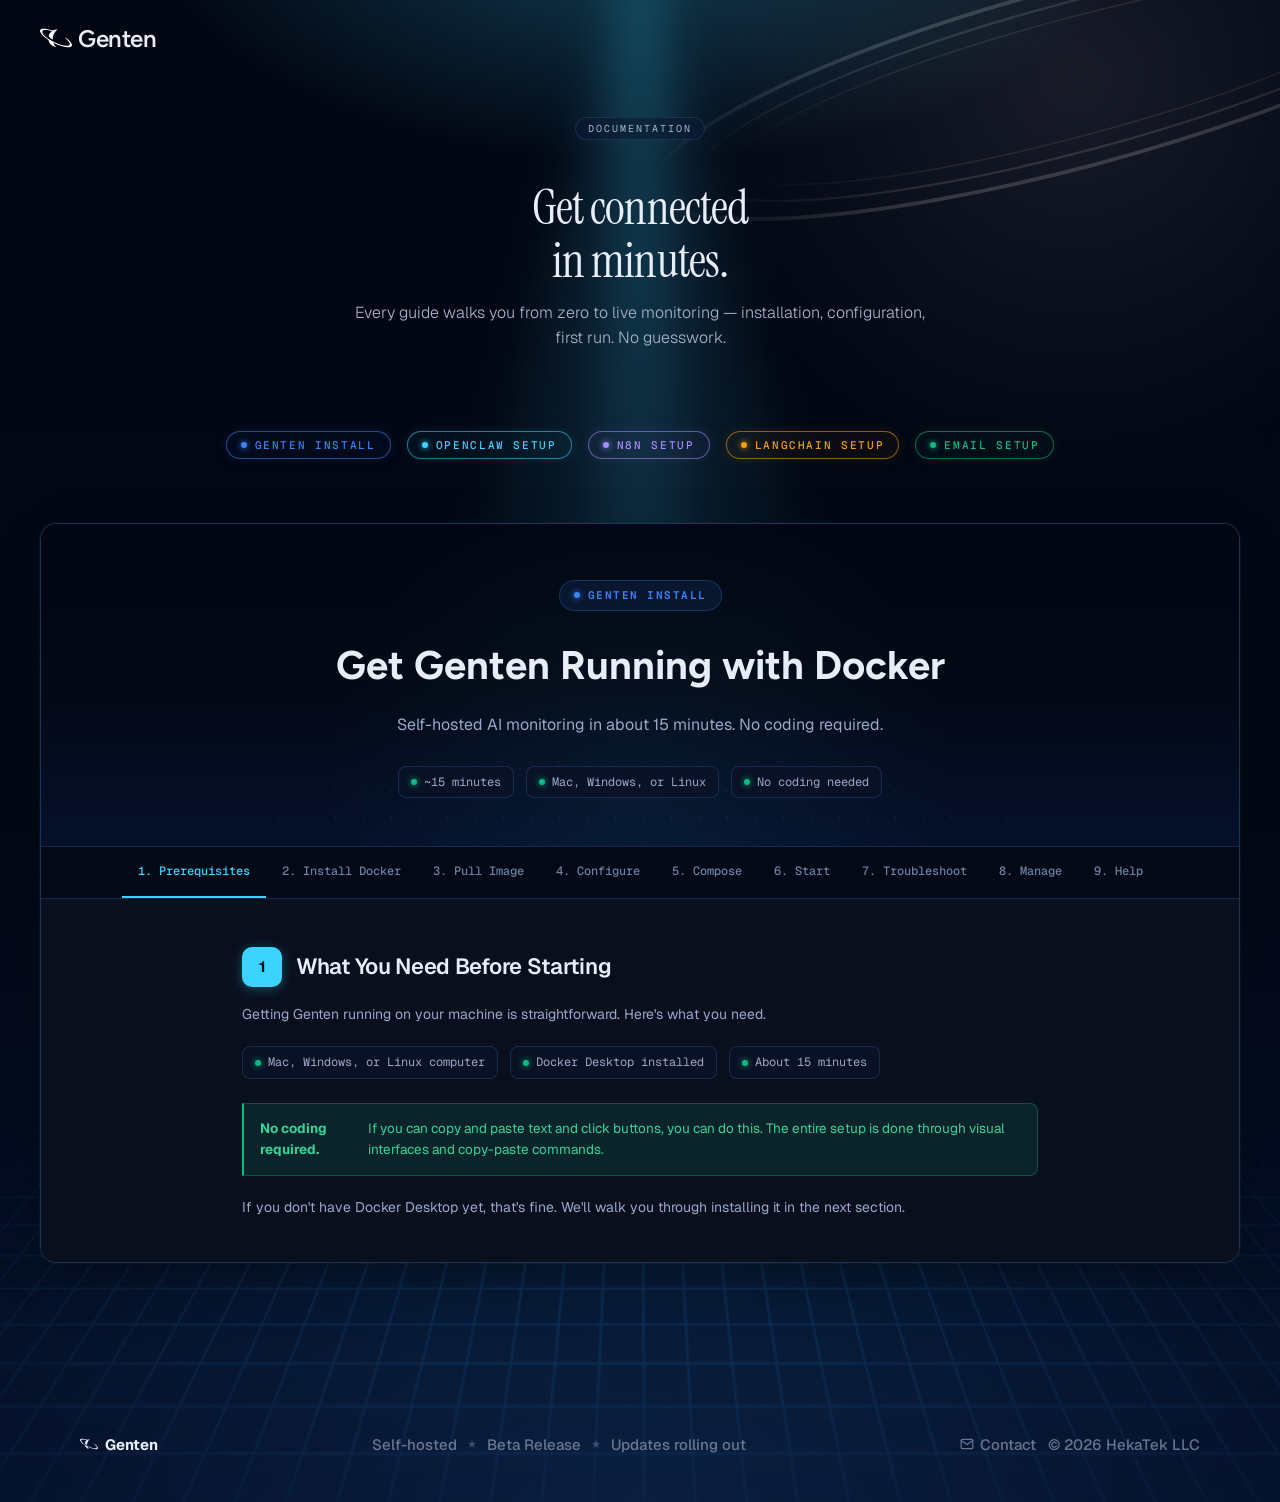
==== commit 8fdfa6c3: "Add pulse animation to active guide pills and update all guide badges - Add gem-glow-pulse animation" ====
--- a/docs.html
+++ b/docs.html
@@ -273,6 +273,25 @@
         height: 100%;
         border: none;
         display: block;
+      }
+
+      @keyframes gem-glow-pulse {
+        0%, 100% {
+          box-shadow:
+            0 0 12px var(--gem-glow),
+            inset 0 0 8px var(--gem-glow);
+          background: rgba(255, 255, 255, 0.04);
+        }
+        50% {
+          box-shadow:
+            0 0 20px var(--gem-glow),
+            inset 0 0 14px var(--gem-glow);
+          background: rgba(255, 255, 255, 0.07);
+        }
+      }
+
+      .guide-pill.active {
+        animation: gem-glow-pulse 2.5s ease-in-out infinite;
       }
 
       @media (max-width: 768px) {
@@ -643,7 +662,13 @@
         const wrapRect = guideWrap.getBoundingClientRect()
         const iframeVisible = wrapRect.top < window.innerHeight && wrapRect.bottom > 0
 
-        if (iframeVisible) {
+        // Check if mouse is over the iframe container
+        const mouseOverIframe = e.clientX >= wrapRect.left &&
+                               e.clientX <= wrapRect.right &&
+                               e.clientY >= wrapRect.top &&
+                               e.clientY <= wrapRect.bottom
+
+        if (iframeVisible && mouseOverIframe) {
           try {
             frame.contentWindow.scrollBy({ top: e.deltaY, behavior: "auto" })
             e.preventDefault()
--- a/style.css
+++ b/style.css
@@ -1021,8 +1021,11 @@
 .turntable-scene {
   perspective: 1200px;
   perspective-origin: 50% 40%;
-  height: 520px;
+  height: 700px;
   position: relative;
+  pointer-events: none;
+  transform: scale(1.3);
+  transform-origin: center center;
 }
 
 .turntable {
@@ -1034,6 +1037,7 @@
   transform-style: preserve-3d;
   transform: translate(-50%, -50%) rotateY(0deg);
   transition: transform 0.7s cubic-bezier(0.22, 1, 0.36, 1);
+  pointer-events: auto;
 }
 
 .turntable-card {
@@ -1103,12 +1107,12 @@
   display: flex;
   justify-content: center;
   gap: 8px;
-  margin-top: 32px;
+  margin-top: 80px;
 }
 
 .turntable-dot {
-  width: 6px;
-  height: 6px;
+  width: 8px;
+  height: 8px;
   border-radius: 50%;
   background: rgba(58, 212, 255, 0.25);
   cursor: pointer;
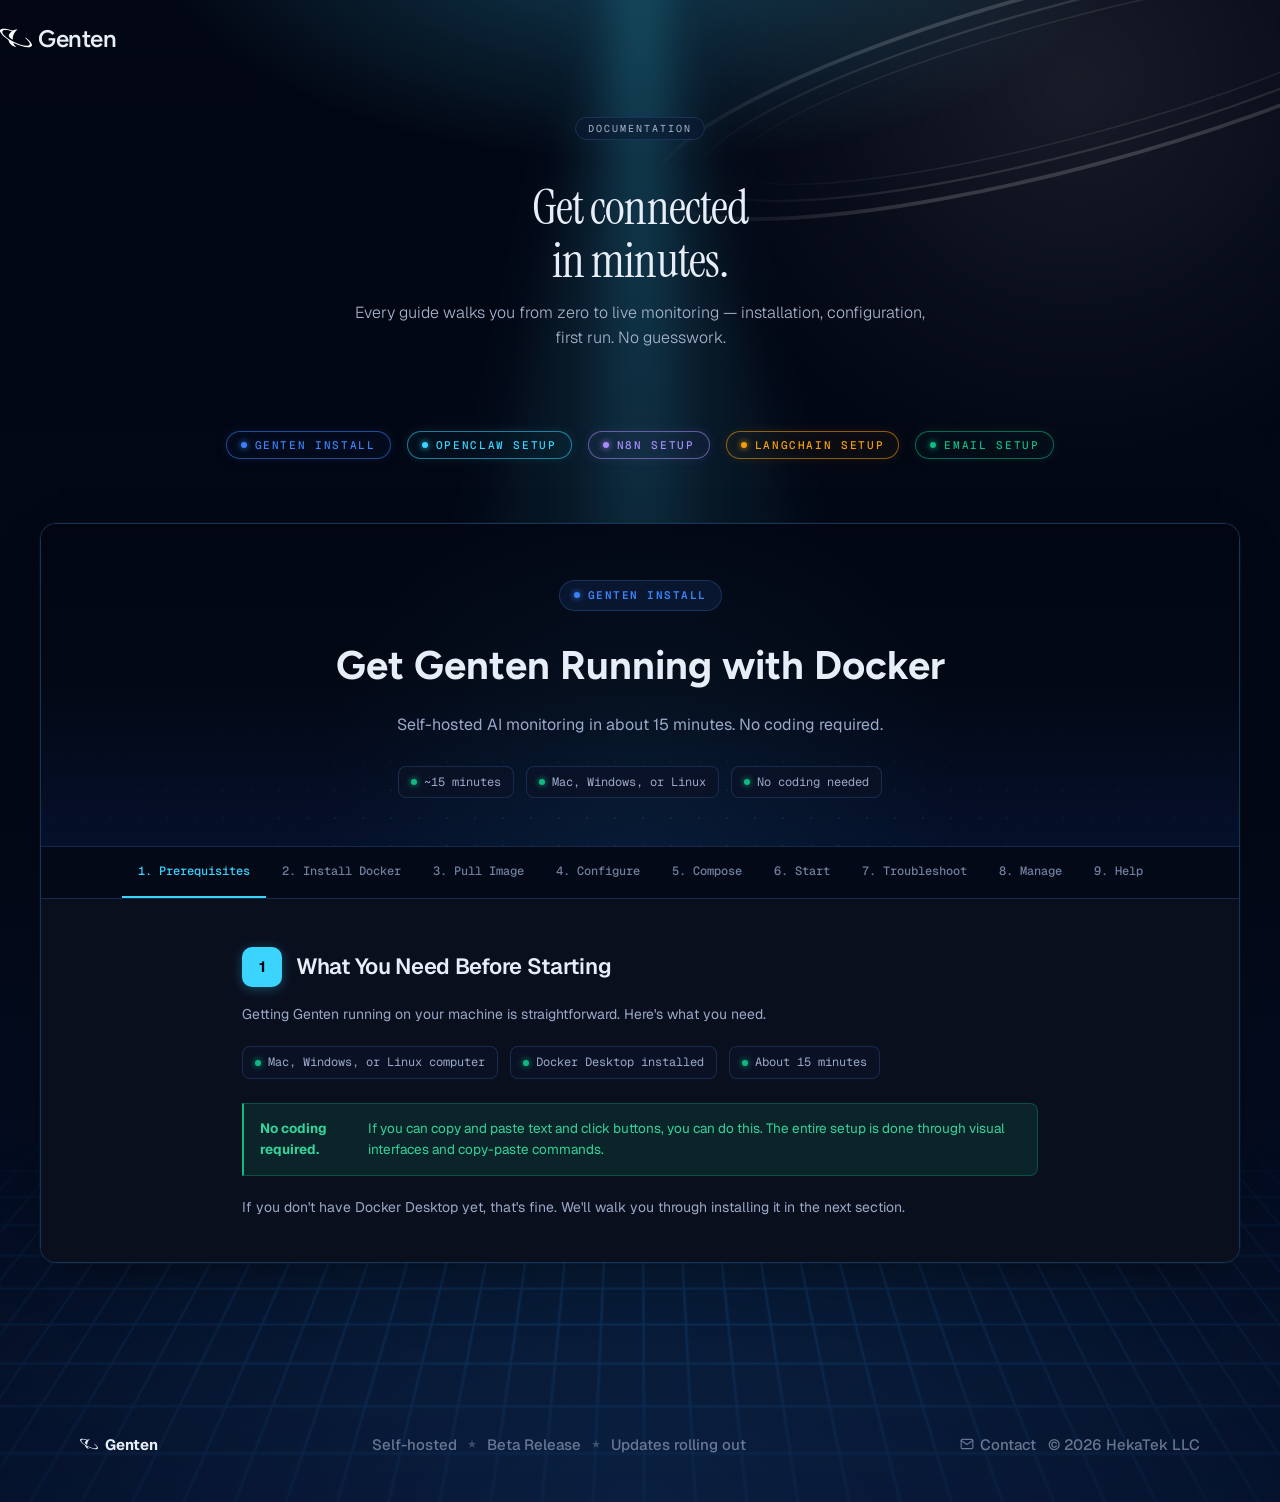
==== commit c0c7742b: "fix: docs page nav alignment, guide pill pulse animation, badge styling, and scrollbar Fixed nav ali" ====
--- a/docs.html
+++ b/docs.html
@@ -48,9 +48,22 @@
 
       /* Nav override for docs page */
       nav {
+        padding: 0;
+        width: 100%;
+        max-width: none;
+        margin: 0;
+        box-sizing: border-box;
+      }
+
+      .nav-container {
+        width: 100%;
         max-width: 1300px;
-        margin: 0;
-        padding: 22px 40px;
+        margin: 0 auto;
+        padding-top: 22px;
+        padding-bottom: 22px;
+        display: flex;
+        align-items: center;
+        justify-content: space-between;
       }
 
       /* Footer fix — flex column parent breaks margin:auto centering */
@@ -508,24 +521,26 @@
       </div>
 
       <nav>
-        <a href="index.html" class="brand" style="text-decoration: none; color: inherit; display: flex; align-items: center; gap: 6px;">
-          <span class="brand-mark">
-            <svg
-              role="img"
-              viewBox="0 0 24 24"
-              xmlns="http://www.w3.org/2000/svg"
-              aria-label="Genten"
-            >
-              <title>Saturn</title>
-              <path
-                fill="currentColor"
-                d="M19.039 11.459c.001.015.022.244.03.407.006.113 0 .29 0 .3.003 0 .029.023.03.024 1.428 1.17 2.943 2.767 3.204 3.94.073.325.056.618-.072.868-.152.293-.439.503-.834.638-2.046.7-6.925-.642-10.907-2.609-2.845-1.406-5.342-3.081-7.032-4.719-1.57-1.523-1.995-2.71-1.59-3.427.155-.271.42-.472.776-.609 1.299-.507 3.788-.152 6.239.579-1.16.866-1.968 2.034-2.342 3.202l-.001.007a.051.051 0 0 1-.001.006c-.115 1.07 1.434 2.47 3 3.25-.002-.006.084.032.084.026-.002-.006-.015-.109-.017-.113-.366-2.66 1.648-6.64 3.765-7.513.136-.056.254-.09.27-.095l-.273-.027c-.074-.006-.148-.013-.228-.015a7.464 7.464 0 0 0-.272-.01 6.443 6.443 0 0 0-3.4.892C5.378 5.057 2.383 4.892 1.13 5.31c-.497.167-.833.418-1 .751-.174.35-.175.79-.002 1.306.57 1.704 3.058 4.032 6.211 6.099.457 2.407 2.615 4.875 5.703 5.204l.142.015a.278.278 0 0 1 .05 0 6.618 6.618 0 0 0-.173-.132c-.955-.736-1.813-1.949-2.107-3l.185.093.143.07c4.985 2.465 10.215 3.72 12.53 2.947.519-.174.9-.418 1.075-.768.167-.335.139-.78-.029-1.278-.436-1.3-2.304-3.284-4.675-5.052a5.003 5.003 0 0 0-.145-.107"
-              />
-            </svg>
-          </span>
-          Genten
-        </a>
-        <div class="nav-links">
+        <div class="nav-container">
+          <a href="index.html" class="brand" style="text-decoration: none; color: inherit; display: flex; align-items: center; gap: 6px;">
+            <span class="brand-mark">
+              <svg
+                role="img"
+                viewBox="0 0 24 24"
+                xmlns="http://www.w3.org/2000/svg"
+                aria-label="Genten"
+              >
+                <title>Saturn</title>
+                <path
+                  fill="currentColor"
+                  d="M19.039 11.459c.001.015.022.244.03.407.006.113 0 .29 0 .3.003 0 .029.023.03.024 1.428 1.17 2.943 2.767 3.204 3.94.073.325.056.618-.072.868-.152.293-.439.503-.834.638-2.046.7-6.925-.642-10.907-2.609-2.845-1.406-5.342-3.081-7.032-4.719-1.57-1.523-1.995-2.71-1.59-3.427.155-.271.42-.472.776-.609 1.299-.507 3.788-.152 6.239.579-1.16.866-1.968 2.034-2.342 3.202l-.001.007a.051.051 0 0 1-.001.006c-.115 1.07 1.434 2.47 3 3.25-.002-.006.084.032.084.026-.002-.006-.015-.109-.017-.113-.366-2.66 1.648-6.64 3.765-7.513.136-.056.254-.09.27-.095l-.273-.027c-.074-.006-.148-.013-.228-.015a7.464 7.464 0 0 0-.272-.01 6.443 6.443 0 0 0-3.4.892C5.378 5.057 2.383 4.892 1.13 5.31c-.497.167-.833.418-1 .751-.174.35-.175.79-.002 1.306.57 1.704 3.058 4.032 6.211 6.099.457 2.407 2.615 4.875 5.703 5.204l.142.015a.278.278 0 0 1 .05 0 6.618 6.618 0 0 0-.173-.132c-.955-.736-1.813-1.949-2.107-3l.185.093.143.07c4.985 2.465 10.215 3.72 12.53 2.947.519-.174.9-.418 1.075-.768.167-.335.139-.78-.029-1.278-.436-1.3-2.304-3.284-4.675-5.052a5.003 5.003 0 0 0-.145-.107"
+                />
+              </svg>
+            </span>
+            Genten
+          </a>
+          <div class="nav-links">
+          </div>
         </div>
       </nav>
 
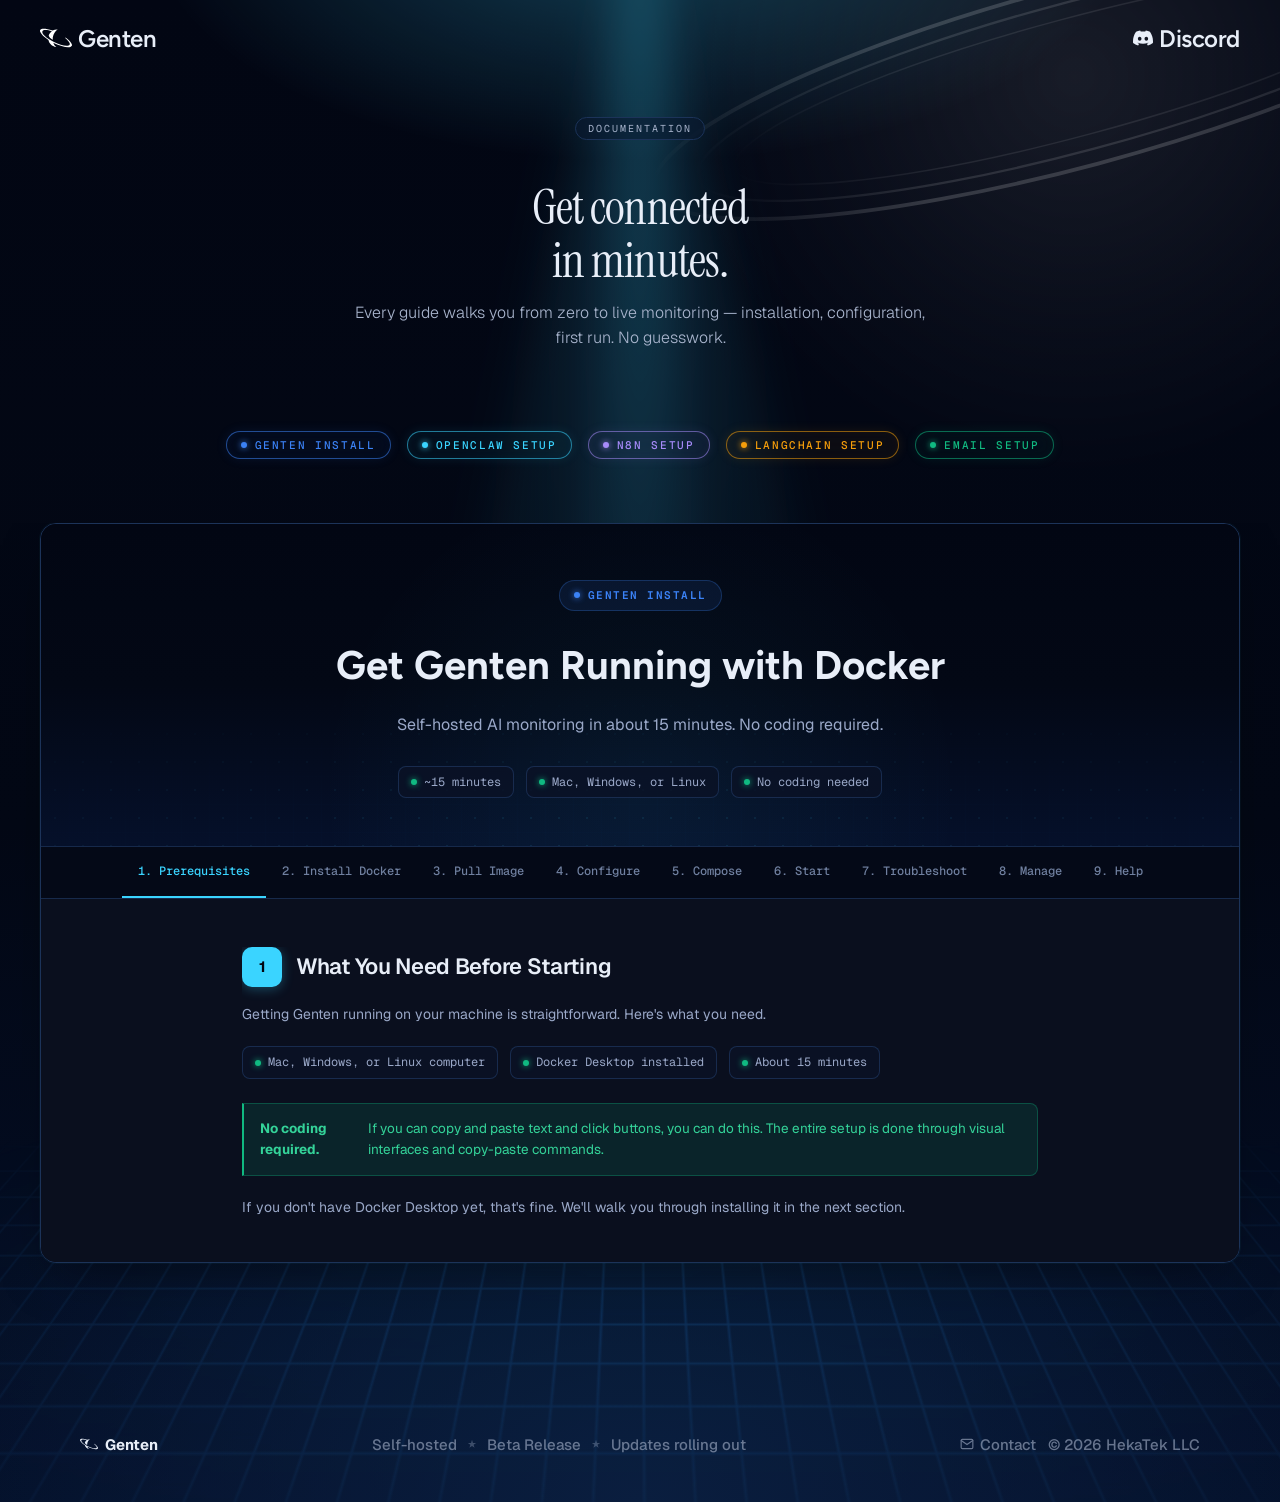
==== commit 750ccedd: "feat: add Discord link, fix nav responsive behavior, and improve mobile UX on docs page Nav improvem" ====
--- a/docs.html
+++ b/docs.html
@@ -40,6 +40,11 @@
 
       html {
         scroll-snap-type: y proximity;
+        overflow-x: hidden;
+      }
+
+      body {
+        overflow-x: hidden;
       }
 
       .guide-picker-section {
@@ -72,7 +77,7 @@
         box-sizing: border-box;
       }
 
-.docs-header {
+      .docs-header {
         position: relative;
         z-index: 100;
         max-width: 1200px;
@@ -228,6 +233,7 @@
         margin: 0 auto;
         padding: 0 40px 60px;
         width: 100%;
+        overflow-x: hidden !important;
       }
 
       .guide-frame-wrap {
@@ -268,12 +274,24 @@
         animation: loader-pulse 1.2s ease-in-out infinite;
       }
 
-      .guide-loader-dot:nth-child(2) { animation-delay: 0.2s; }
-      .guide-loader-dot:nth-child(3) { animation-delay: 0.4s; }
+      .guide-loader-dot:nth-child(2) {
+        animation-delay: 0.2s;
+      }
+      .guide-loader-dot:nth-child(3) {
+        animation-delay: 0.4s;
+      }
 
       @keyframes loader-pulse {
-        0%, 80%, 100% { transform: scale(0.6); opacity: 0.3; }
-        40% { transform: scale(1); opacity: 1; }
+        0%,
+        80%,
+        100% {
+          transform: scale(0.6);
+          opacity: 0.3;
+        }
+        40% {
+          transform: scale(1);
+          opacity: 1;
+        }
       }
 
       .guide-loader-inner {
@@ -289,7 +307,8 @@
       }
 
       @keyframes gem-glow-pulse {
-        0%, 100% {
+        0%,
+        100% {
           box-shadow:
             0 0 12px var(--gem-glow),
             inset 0 0 8px var(--gem-glow);
@@ -307,7 +326,19 @@
         animation: gem-glow-pulse 2.5s ease-in-out infinite;
       }
 
+      @media (max-width: 1300px) {
+        .nav-container {
+          padding-left: 40px;
+          padding-right: 40px;
+        }
+      }
+
       @media (max-width: 768px) {
+        .nav-container {
+          padding-left: 24px;
+          padding-right: 24px;
+        }
+
         .guide-pills {
           gap: 8px;
         }
@@ -321,6 +352,14 @@
           padding: 32px 24px 24px;
         }
 
+        .docs-title {
+          font-size: 70px;
+        }
+
+        .docs-subtitle {
+          margin-bottom: 80px;
+        }
+
         .guide-picker-section {
           padding: 0 24px 24px;
         }
@@ -332,6 +371,40 @@
         .guide-frame-wrap {
           height: calc(100vh - 320px);
           min-height: 400px;
+        }
+      }
+
+      @media (max-width: 640px) {
+        nav {
+          background: none;
+          backdrop-filter: none;
+        }
+
+        .nav-links {
+          position: static;
+          flex-direction: row;
+          align-items: center;
+          gap: 8px;
+          background: none;
+          backdrop-filter: none;
+          border-bottom: none;
+          overflow: visible;
+          max-height: none;
+          padding: 0;
+        }
+
+        .nav-container .brand {
+          font-size: 18px;
+        }
+
+        .nav-container .brand-mark {
+          width: 24px;
+          height: 24px;
+        }
+
+        .nav-container .brand > svg {
+          width: 16px;
+          height: 16px;
         }
       }
     </style>
@@ -522,7 +595,17 @@
 
       <nav>
         <div class="nav-container">
-          <a href="index.html" class="brand" style="text-decoration: none; color: inherit; display: flex; align-items: center; gap: 6px;">
+          <a
+            href="index.html"
+            class="brand"
+            style="
+              text-decoration: none;
+              color: inherit;
+              display: flex;
+              align-items: center;
+              gap: 6px;
+            "
+          >
             <span class="brand-mark">
               <svg
                 role="img"
@@ -540,6 +623,23 @@
             Genten
           </a>
           <div class="nav-links">
+            <a
+              href="#"
+              class="brand"
+              style="text-decoration: none; color: inherit"
+            >
+              <svg
+                width="20"
+                height="20"
+                viewBox="0 0 24 24"
+                fill="currentColor"
+              >
+                <path
+                  d="M20.317 4.492c-1.53-.69-3.17-1.2-4.885-1.49a.075.075 0 0 0-.079.036c-.21.369-.444.85-.608 1.23a18.566 18.566 0 0 0-5.487 0 12.36 12.36 0 0 0-.617-1.23A.077.077 0 0 0 8.562 3c-1.714.29-3.354.8-4.885 1.491a.07.07 0 0 0-.032.027C.533 9.093-.32 13.555.099 17.961a.08.08 0 0 0 .031.055 20.03 20.03 0 0 0 5.993 2.98.078.078 0 0 0 .084-.026 13.83 13.83 0 0 0 1.226-1.963.074.074 0 0 0-.041-.104 13.175 13.175 0 0 1-1.872-.878.075.075 0 0 1-.008-.125c.126-.093.252-.19.372-.287a.075.075 0 0 1 .078-.01c3.927 1.764 8.18 1.764 12.061 0a.075.075 0 0 1 .079.009c.12.098.245.195.372.288a.075.075 0 0 1-.006.125c-.598.344-1.22.635-1.873.877a.075.075 0 0 0-.041.105c.36.687.772 1.341 1.225 1.962a.077.077 0 0 0 .084.028 19.963 19.963 0 0 0 6.002-2.981.076.076 0 0 0 .032-.054c.5-5.094-.838-9.52-3.549-13.442a.06.06 0 0 0-.031-.028zM8.02 15.278c-1.182 0-2.157-1.069-2.157-2.38 0-1.312.956-2.38 2.157-2.38 1.21 0 2.176 1.077 2.157 2.38 0 1.312-.956 2.38-2.157 2.38zm7.975 0c-1.183 0-2.157-1.069-2.157-2.38 0-1.312.955-2.38 2.157-2.38 1.21 0 2.176 1.077 2.157 2.38 0 1.312-.946 2.38-2.157 2.38z"
+                />
+              </svg>
+              Discord
+            </a>
           </div>
         </div>
       </nav>
@@ -607,15 +707,16 @@
               <span class="guide-loader-dot"></span>
             </div>
           </div>
-          <iframe
-            class="guide-iframe"
-            id="guideFrame"
-          ></iframe>
+          <iframe class="guide-iframe" id="guideFrame"></iframe>
         </div>
       </section>
 
       <footer class="footer">
-        <a href="/" class="footer-brand" style="text-decoration:none;color:inherit;">
+        <a
+          href="/"
+          class="footer-brand"
+          style="text-decoration: none; color: inherit"
+        >
           <svg
             width="18"
             height="18"
@@ -633,11 +734,31 @@
         <div class="footer-center">
           <span class="footer-proof-item">Self-hosted</span>
           <span class="proof-divider">
-            <svg width="10" height="10" viewBox="0 0 24 24" fill="currentColor" xmlns="http://www.w3.org/2000/svg"><path d="M12 2l2.4 7.4H22l-6.2 4.5 2.4 7.4L12 17l-6.2 4.3 2.4-7.4L2 9.4h7.6z"/></svg>
+            <svg
+              width="10"
+              height="10"
+              viewBox="0 0 24 24"
+              fill="currentColor"
+              xmlns="http://www.w3.org/2000/svg"
+            >
+              <path
+                d="M12 2l2.4 7.4H22l-6.2 4.5 2.4 7.4L12 17l-6.2 4.3 2.4-7.4L2 9.4h7.6z"
+              />
+            </svg>
           </span>
           <span class="footer-proof-item">Beta Release</span>
           <span class="proof-divider">
-            <svg width="10" height="10" viewBox="0 0 24 24" fill="currentColor" xmlns="http://www.w3.org/2000/svg"><path d="M12 2l2.4 7.4H22l-6.2 4.5 2.4 7.4L12 17l-6.2 4.3 2.4-7.4L2 9.4h7.6z"/></svg>
+            <svg
+              width="10"
+              height="10"
+              viewBox="0 0 24 24"
+              fill="currentColor"
+              xmlns="http://www.w3.org/2000/svg"
+            >
+              <path
+                d="M12 2l2.4 7.4H22l-6.2 4.5 2.4 7.4L12 17l-6.2 4.3 2.4-7.4L2 9.4h7.6z"
+              />
+            </svg>
           </span>
           <span class="footer-proof-item">Updates rolling out</span>
         </div>
@@ -670,33 +791,43 @@
       // Forward outer-page scroll to iframe so mouse position doesn't matter
       const guideWrap = document.querySelector(".guide-frame-wrap")
 
-      document.addEventListener("wheel", (e) => {
-        const frame = document.getElementById("guideFrame")
-        if (!frame || !frame.contentWindow) return
-
-        const wrapRect = guideWrap.getBoundingClientRect()
-        const iframeVisible = wrapRect.top < window.innerHeight && wrapRect.bottom > 0
-
-        // Check if mouse is over the iframe container
-        const mouseOverIframe = e.clientX >= wrapRect.left &&
-                               e.clientX <= wrapRect.right &&
-                               e.clientY >= wrapRect.top &&
-                               e.clientY <= wrapRect.bottom
-
-        if (iframeVisible && mouseOverIframe) {
-          try {
-            frame.contentWindow.scrollBy({ top: e.deltaY, behavior: "auto" })
-            e.preventDefault()
-          } catch (err) {}
-        }
-      }, { passive: false })
+      document.addEventListener(
+        "wheel",
+        e => {
+          const frame = document.getElementById("guideFrame")
+          if (!frame || !frame.contentWindow) return
+
+          const wrapRect = guideWrap.getBoundingClientRect()
+          const iframeVisible =
+            wrapRect.top < window.innerHeight && wrapRect.bottom > 0
+
+          // Check if mouse is over the iframe container
+          const mouseOverIframe =
+            e.clientX >= wrapRect.left &&
+            e.clientX <= wrapRect.right &&
+            e.clientY >= wrapRect.top &&
+            e.clientY <= wrapRect.bottom
+
+          if (iframeVisible && mouseOverIframe) {
+            try {
+              frame.contentWindow.scrollBy({top: e.deltaY, behavior: "auto"})
+              e.preventDefault()
+            } catch (err) {}
+          }
+        },
+        {passive: false},
+      )
 
       const pills = document.querySelectorAll(".guide-pill")
       const iframe = document.getElementById("guideFrame")
       const loader = document.getElementById("guideLoader")
 
-      function showLoader() { loader.classList.remove("hidden") }
-      function hideLoader() { loader.classList.add("hidden") }
+      function showLoader() {
+        loader.classList.remove("hidden")
+      }
+      function hideLoader() {
+        loader.classList.add("hidden")
+      }
 
       iframe.addEventListener("load", hideLoader)
       iframe.src = "docs/Genten_Docker_Setup_Guide.html"
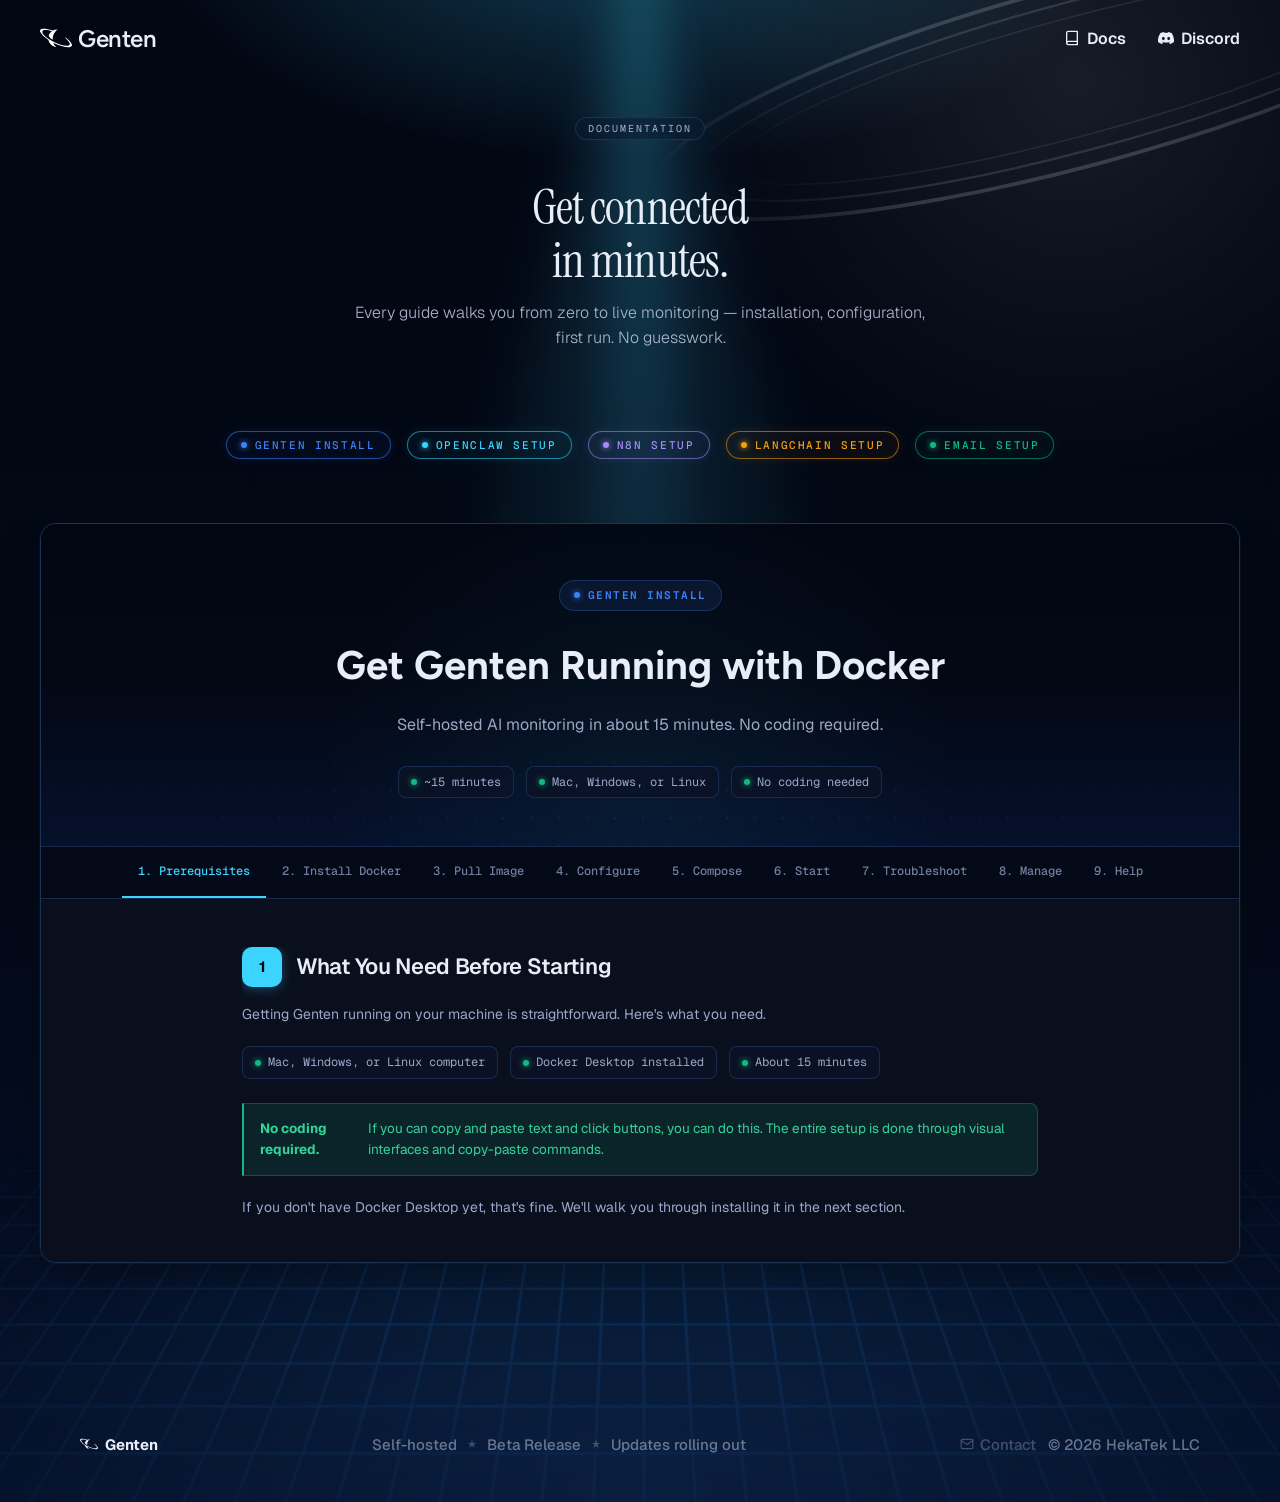
==== commit 01ff2908: "Refactor hero CTA, add dashboard video, and implement component loader - Replace dual CTA with singl" ====
--- a/docs.html
+++ b/docs.html
@@ -52,23 +52,12 @@
       }
 
       /* Nav override for docs page */
-      nav {
-        padding: 0;
+      #nav-placeholder nav {
+        padding: 22px 40px;
         width: 100%;
-        max-width: none;
-        margin: 0;
+        max-width: 1400px;
+        margin: 0 auto;
         box-sizing: border-box;
-      }
-
-      .nav-container {
-        width: 100%;
-        max-width: 1300px;
-        margin: 0 auto;
-        padding-top: 22px;
-        padding-bottom: 22px;
-        display: flex;
-        align-items: center;
-        justify-content: space-between;
       }
 
       /* Footer fix — flex column parent breaks margin:auto centering */
@@ -593,56 +582,8 @@
         <div class="genten-floor-grid"></div>
       </div>
 
-      <nav>
-        <div class="nav-container">
-          <a
-            href="index.html"
-            class="brand"
-            style="
-              text-decoration: none;
-              color: inherit;
-              display: flex;
-              align-items: center;
-              gap: 6px;
-            "
-          >
-            <span class="brand-mark">
-              <svg
-                role="img"
-                viewBox="0 0 24 24"
-                xmlns="http://www.w3.org/2000/svg"
-                aria-label="Genten"
-              >
-                <title>Saturn</title>
-                <path
-                  fill="currentColor"
-                  d="M19.039 11.459c.001.015.022.244.03.407.006.113 0 .29 0 .3.003 0 .029.023.03.024 1.428 1.17 2.943 2.767 3.204 3.94.073.325.056.618-.072.868-.152.293-.439.503-.834.638-2.046.7-6.925-.642-10.907-2.609-2.845-1.406-5.342-3.081-7.032-4.719-1.57-1.523-1.995-2.71-1.59-3.427.155-.271.42-.472.776-.609 1.299-.507 3.788-.152 6.239.579-1.16.866-1.968 2.034-2.342 3.202l-.001.007a.051.051 0 0 1-.001.006c-.115 1.07 1.434 2.47 3 3.25-.002-.006.084.032.084.026-.002-.006-.015-.109-.017-.113-.366-2.66 1.648-6.64 3.765-7.513.136-.056.254-.09.27-.095l-.273-.027c-.074-.006-.148-.013-.228-.015a7.464 7.464 0 0 0-.272-.01 6.443 6.443 0 0 0-3.4.892C5.378 5.057 2.383 4.892 1.13 5.31c-.497.167-.833.418-1 .751-.174.35-.175.79-.002 1.306.57 1.704 3.058 4.032 6.211 6.099.457 2.407 2.615 4.875 5.703 5.204l.142.015a.278.278 0 0 1 .05 0 6.618 6.618 0 0 0-.173-.132c-.955-.736-1.813-1.949-2.107-3l.185.093.143.07c4.985 2.465 10.215 3.72 12.53 2.947.519-.174.9-.418 1.075-.768.167-.335.139-.78-.029-1.278-.436-1.3-2.304-3.284-4.675-5.052a5.003 5.003 0 0 0-.145-.107"
-                />
-              </svg>
-            </span>
-            Genten
-          </a>
-          <div class="nav-links">
-            <a
-              href="#"
-              class="brand"
-              style="text-decoration: none; color: inherit"
-            >
-              <svg
-                width="20"
-                height="20"
-                viewBox="0 0 24 24"
-                fill="currentColor"
-              >
-                <path
-                  d="M20.317 4.492c-1.53-.69-3.17-1.2-4.885-1.49a.075.075 0 0 0-.079.036c-.21.369-.444.85-.608 1.23a18.566 18.566 0 0 0-5.487 0 12.36 12.36 0 0 0-.617-1.23A.077.077 0 0 0 8.562 3c-1.714.29-3.354.8-4.885 1.491a.07.07 0 0 0-.032.027C.533 9.093-.32 13.555.099 17.961a.08.08 0 0 0 .031.055 20.03 20.03 0 0 0 5.993 2.98.078.078 0 0 0 .084-.026 13.83 13.83 0 0 0 1.226-1.963.074.074 0 0 0-.041-.104 13.175 13.175 0 0 1-1.872-.878.075.075 0 0 1-.008-.125c.126-.093.252-.19.372-.287a.075.075 0 0 1 .078-.01c3.927 1.764 8.18 1.764 12.061 0a.075.075 0 0 1 .079.009c.12.098.245.195.372.288a.075.075 0 0 1-.006.125c-.598.344-1.22.635-1.873.877a.075.075 0 0 0-.041.105c.36.687.772 1.341 1.225 1.962a.077.077 0 0 0 .084.028 19.963 19.963 0 0 0 6.002-2.981.076.076 0 0 0 .032-.054c.5-5.094-.838-9.52-3.549-13.442a.06.06 0 0 0-.031-.028zM8.02 15.278c-1.182 0-2.157-1.069-2.157-2.38 0-1.312.956-2.38 2.157-2.38 1.21 0 2.176 1.077 2.157 2.38 0 1.312-.956 2.38-2.157 2.38zm7.975 0c-1.183 0-2.157-1.069-2.157-2.38 0-1.312.955-2.38 2.157-2.38 1.21 0 2.176 1.077 2.157 2.38 0 1.312-.946 2.38-2.157 2.38z"
-                />
-              </svg>
-              Discord
-            </a>
-          </div>
-        </div>
-      </nav>
+      <!-- Navigation loaded from components/nav.html -->
+      <div id="nav-placeholder"></div>
 
       <section class="docs-header">
         <div class="docs-eyebrow">DOCUMENTATION</div>
@@ -711,80 +652,8 @@
         </div>
       </section>
 
-      <footer class="footer">
-        <a
-          href="/"
-          class="footer-brand"
-          style="text-decoration: none; color: inherit"
-        >
-          <svg
-            width="18"
-            height="18"
-            viewBox="0 0 24 24"
-            xmlns="http://www.w3.org/2000/svg"
-            style="flex-shrink: 0"
-          >
-            <path
-              fill="currentColor"
-              d="M19.039 11.459c.001.015.022.244.03.407.006.113 0 .29 0 .3.003 0 .029.023.03.024 1.428 1.17 2.943 2.767 3.204 3.94.073.325.056.618-.072.868-.152.293-.439.503-.834.638-2.046.7-6.925-.642-10.907-2.609-2.845-1.406-5.342-3.081-7.032-4.719-1.57-1.523-1.995-2.71-1.59-3.427.155-.271.42-.472.776-.609 1.299-.507 3.788-.152 6.239.579-1.16.866-1.968 2.034-2.342 3.202l-.001.007a.051.051 0 0 1-.001.006c-.115 1.07 1.434 2.47 3 3.25-.002-.006.084.032.084.026-.002-.006-.015-.109-.017-.113-.366-2.66 1.648-6.64 3.765-7.513.136-.056.254-.09.27-.095l-.273-.027c-.074-.006-.148-.013-.228-.015a7.464 7.464 0 0 0-.272-.01 6.443 6.443 0 0 0-3.4.892C5.378 5.057 2.383 4.892 1.13 5.31c-.497.167-.833.418-1 .751-.174.35-.175.79-.002 1.306.57 1.704 3.058 4.032 6.211 6.099.457 2.407 2.615 4.875 5.703 5.204l.142.015a.278.278 0 0 1 .05 0 6.618 6.618 0 0 0-.173-.132c-.955-.736-1.813-1.949-2.107-3l.185.093.143.07c4.985 2.465 10.215 3.72 12.53 2.947.519-.174.9-.418 1.075-.768.167-.335.139-.78-.029-1.278-.436-1.3-2.304-3.284-4.675-5.052a5.003 5.003 0 0 0-.145-.107"
-            />
-          </svg>
-          Genten
-        </a>
-        <div class="footer-center">
-          <span class="footer-proof-item">Self-hosted</span>
-          <span class="proof-divider">
-            <svg
-              width="10"
-              height="10"
-              viewBox="0 0 24 24"
-              fill="currentColor"
-              xmlns="http://www.w3.org/2000/svg"
-            >
-              <path
-                d="M12 2l2.4 7.4H22l-6.2 4.5 2.4 7.4L12 17l-6.2 4.3 2.4-7.4L2 9.4h7.6z"
-              />
-            </svg>
-          </span>
-          <span class="footer-proof-item">Beta Release</span>
-          <span class="proof-divider">
-            <svg
-              width="10"
-              height="10"
-              viewBox="0 0 24 24"
-              fill="currentColor"
-              xmlns="http://www.w3.org/2000/svg"
-            >
-              <path
-                d="M12 2l2.4 7.4H22l-6.2 4.5 2.4 7.4L12 17l-6.2 4.3 2.4-7.4L2 9.4h7.6z"
-              />
-            </svg>
-          </span>
-          <span class="footer-proof-item">Updates rolling out</span>
-        </div>
-        <span class="footer-copyright">
-          <a href="mailto:help@genten.io" class="footer-contact">
-            <svg
-              width="14"
-              height="14"
-              viewBox="0 0 24 24"
-              fill="none"
-              stroke="currentColor"
-              stroke-width="2"
-              stroke-linecap="round"
-              stroke-linejoin="round"
-              style="flex-shrink: 0"
-            >
-              <path
-                d="M4 4h16c1.1 0 2 .9 2 2v12c0 1.1-.9 2-2 2H4c-1.1 0-2-.9-2-2V6c0-1.1.9-2 2-2z"
-              />
-              <polyline points="22,6 12,13 2,6" />
-            </svg>
-            Contact
-          </a>
-          © 2026 HekaTek LLC
-        </span>
-      </footer>
+      <!-- Footer loaded from components/footer.html -->
+      <div id="footer-placeholder"></div>
     </div>
 
     <script>
@@ -869,5 +738,8 @@
       const tweaks = {...TWEAK_DEFAULTS}
       applyTweaks(tweaks)
     </script>
+
+    <!-- Component loader for nav and footer -->
+    <script src="./components/loader.js"></script>
   </body>
 </html>
--- a/style.css
+++ b/style.css
@@ -321,6 +321,47 @@
   .nav-link:last-child {
     border-bottom: none;
   }
+
+  /* Home page overrides - must come after generic rules */
+  body.home nav {
+    background: none;
+    backdrop-filter: none;
+  }
+
+  body.home .nav-links {
+    position: static;
+    flex-direction: row;
+    align-items: center;
+    gap: 8px;
+    background: none;
+    backdrop-filter: none;
+    border-bottom: none;
+    overflow: visible;
+    max-height: none;
+    padding: 0;
+  }
+
+  body.home .nav-link {
+    align-items: center;
+    vertical-align: middle;
+    width: auto;
+    padding: 0;
+    border-bottom: none;
+    font-size: 16px;
+  }
+
+  body.home .nav-link svg {
+    display: block;
+  }
+
+  body.home .brand {
+    font-size: 18px;
+  }
+
+  body.home .brand-mark {
+    width: 24px;
+    height: 24px;
+  }
 }
 
 .nav-link {
@@ -994,6 +1035,7 @@
   align-items: center;
   gap: 6px;
   color: var(--muted);
+  opacity: 0.6;
   text-decoration: none;
   transition: color 0.2s;
 }
@@ -1008,14 +1050,25 @@
   padding: 20px 40px 60px;
   position: relative;
   z-index: 1;
-}
-
-.turntable-heading {
+  overflow: hidden;
+  margin-top: 100px;
+}
+
+.turntable-section h2 {
   font-size: 36px;
   font-weight: 600;
   color: var(--text);
   letter-spacing: -0.02em;
-  margin-bottom: 60px;
+  margin-bottom: 12px;
+}
+
+.turntable-section .section-sub {
+  font-size: 17px;
+  color: var(--muted);
+  line-height: 1.6;
+  max-width: 600px;
+  margin: 0 auto 60px;
+  font-weight: 300;
 }
 
 .turntable-scene {
@@ -1189,6 +1242,28 @@
   color: var(--text);
 }
 
+/* Turntable responsive scaling */
+@media (max-width: 1165px) {
+  .turntable-scene {
+    transform: scale(0.9);
+    height: 540px;
+  }
+}
+
+@media (max-width: 768px) {
+  .turntable-scene {
+    transform: scale(0.7);
+    height: 380px;
+  }
+}
+
+@media (max-width: 480px) {
+  .turntable-scene {
+    transform: scale(0.45);
+    height: 240px;
+  }
+}
+
 /* Waitlist confirmation modal */
 .waitlist-modal-overlay {
   position: fixed;
@@ -1326,7 +1401,6 @@
   font-weight: 600;
   letter-spacing: 0.15em;
   color: var(--muted);
-  opacity: 0.5;
   margin: 0 0 24px;
   text-transform: uppercase;
 }
@@ -1559,6 +1633,18 @@
     grid-template-columns: 1fr;
     gap: 16px;
   }
+
+  .footer {
+    flex-direction: column;
+    align-items: center;
+    gap: 24px;
+    padding: 32px 24px 40px;
+    text-align: center;
+  }
+
+  .nav-link {
+    font-size: 14px;
+  }
 }
 
 /* Dashboard section */
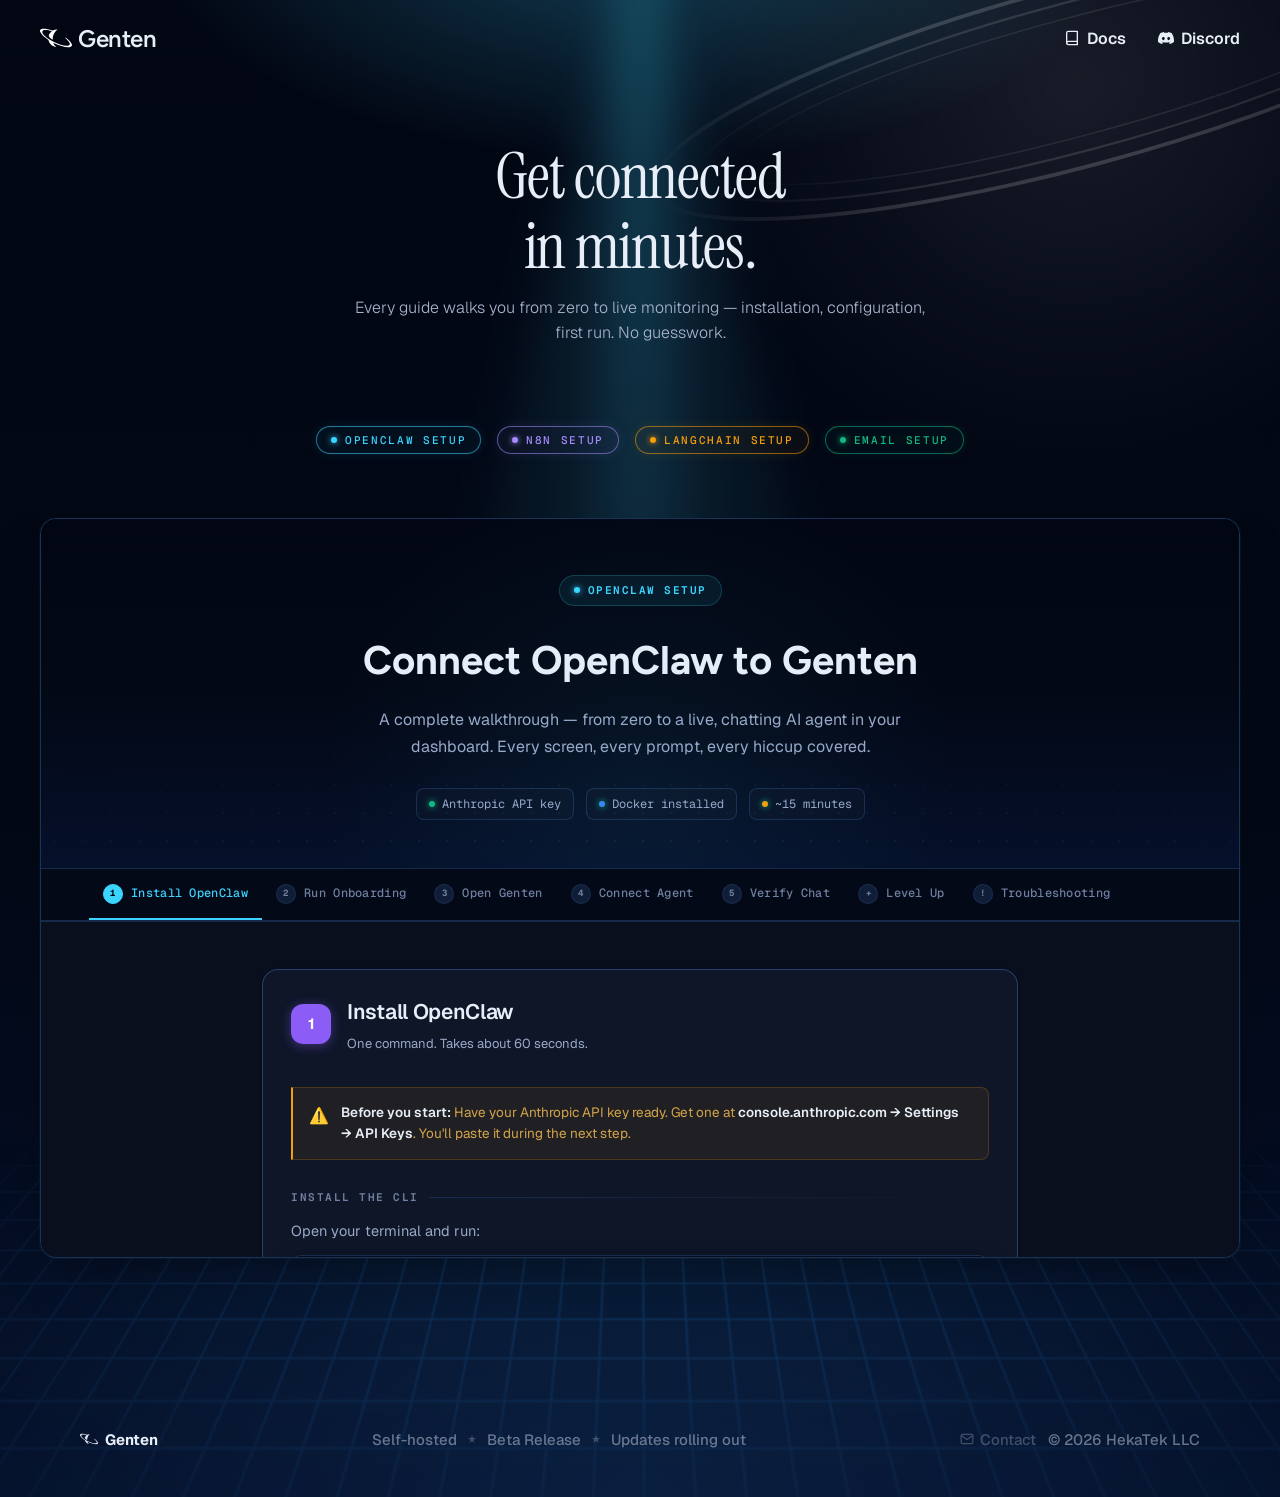
==== commit 5eda859d: "Update docs page and navigation - Removed Genten Install guide from docs.html (now on dedicated inst" ====
--- a/docs.html
+++ b/docs.html
@@ -95,7 +95,7 @@
       .docs-title {
         font-family: "Instrument Serif", serif;
         font-weight: 400;
-        font-size: clamp(32px, 5vw, 48px);
+        font-size: clamp(40px, 6vw, 64px);
         line-height: 1.1;
         letter-spacing: -0.02em;
         margin-bottom: 12px;
@@ -586,7 +586,6 @@
       <div id="nav-placeholder"></div>
 
       <section class="docs-header">
-        <div class="docs-eyebrow">DOCUMENTATION</div>
         <h1 class="docs-title">Get connected in minutes.</h1>
         <p class="docs-subtitle">
           Every guide walks you from zero to live monitoring — installation,
@@ -598,14 +597,6 @@
         <div class="guide-pills">
           <button
             class="guide-pill active"
-            data-gem="sapphire"
-            data-guide="docs/Genten_Docker_Setup_Guide.html"
-          >
-            <span class="guide-pill-dot"></span>
-            Genten Install
-          </button>
-          <button
-            class="guide-pill"
             data-gem="aqua"
             data-guide="docs/Genten_OpenClaw_Setup_Guide.html"
           >
@@ -699,7 +690,7 @@
       }
 
       iframe.addEventListener("load", hideLoader)
-      iframe.src = "docs/Genten_Docker_Setup_Guide.html"
+      iframe.src = "docs/Genten_OpenClaw_Setup_Guide.html"
 
       pills.forEach(pill => {
         pill.addEventListener("click", () => {
--- a/style.css
+++ b/style.css
@@ -656,9 +656,15 @@
   font-family: Geist;
   position: relative;
   z-index: 10;
-  max-width: 1100px;
+  max-width: 1400px;
   margin: 60px auto 0;
-  padding: 0 40px 40px;
+  padding: 0 20px 40px;
+}
+
+@media (max-width: 768px) {
+  .dashboard-wrap {
+    padding: 0 0 40px;
+  }
 }
 .dashboard-wrap::before {
   content: '';
@@ -688,6 +694,7 @@
     0 0 0 1px #3ad4ff0a,
     0 20px 50px -20px #00000088,
     0 60px 120px -40px #000;
+  width: 100%;
 }
 .dashboard::before {
   content: "";
@@ -1679,8 +1686,8 @@
 .dashboard-section {
   text-align: center;
   margin: 48px auto 40px;
-  max-width: 1200px;
-  padding: 0 40px;
+  max-width: none;
+  padding: 0;
 }
 
 .dashboard-section h2 {
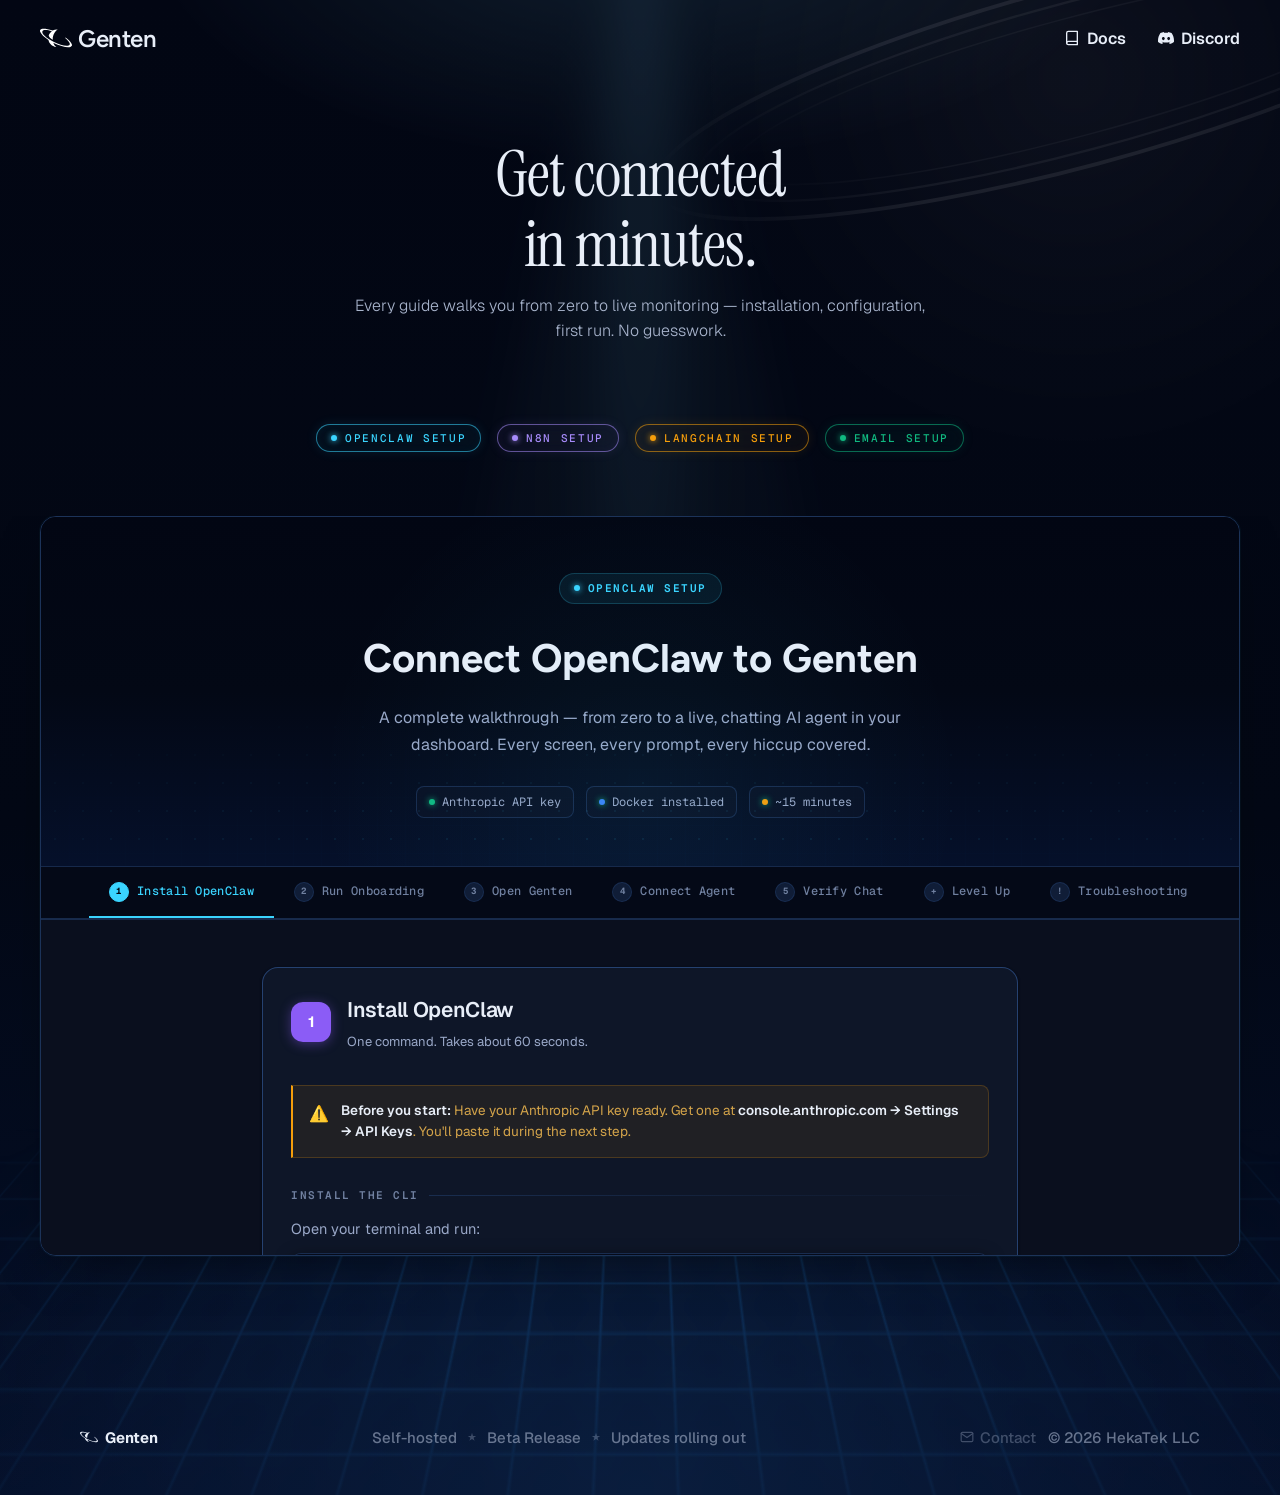
==== commit bb1bcb61: "UI/UX audit improvements: visual hierarchy, CTA optimization, and accessibility - Visual hierarchy: " ====
--- a/docs.html
+++ b/docs.html
@@ -704,13 +704,13 @@
       // Tweakable defaults for Saturn/rays
       const TWEAK_DEFAULTS = {
         saturnScale: 1,
-        saturnOpacity: 0.25,
+        saturnOpacity: 0.12,
         saturnX: 0,
         saturnY: -2,
         saturnTilt: -15,
-        gridSize: 18,
+        gridSize: 30,
         gridGlow: 1.8,
-        rays: 0.5,
+        rays: 0.28,
       }
 
       const root = document.documentElement
--- a/grid-bg.css
+++ b/grid-bg.css
@@ -45,15 +45,15 @@
   transform-origin: 50% 0%;
   /* grid lines only */
   background-image:
-    linear-gradient(to right, var(--grid-line, #3af2ffff) 1.5px, transparent 1.5px),
-    linear-gradient(to bottom, var(--grid-line, #3afcffff) 1.5px, transparent 1.5px);
+    linear-gradient(to right, var(--grid-line, #3af2ffff) 1px, transparent 1px),
+    linear-gradient(to bottom, var(--grid-line, #3afcffff) 1px, transparent 1px);
   background-size:
-    var(--grid-size, 40px) var(--grid-size, 40px),
-    var(--grid-size, 40px) var(--grid-size, 40px);
+    var(--grid-size, 40px) calc(var(--grid-size, 40px) * 0.82),
+    var(--grid-size, 40px) calc(var(--grid-size, 40px) * 0.82);
   /* semicircular horizon fadeout + curved dome falloff */
   mask-image:
     radial-gradient(
-      ellipse 20% 80% at 50% 100%,
+      ellipse 20% 50% at 50% 100%,
       #000 0%,
       #000 20%,
       transparent 60%
--- a/style.css
+++ b/style.css
@@ -4,6 +4,7 @@
   --muted: #a8b4cc;
   --accent: #3ad4ff;
   --accent-soft: #6ae2ff;
+  --accent-decorative: #5a9db8;
   --warm: #e8b875;
   --surface: #0a1226;
   --surface-2: #050a18;
@@ -14,11 +15,11 @@
   --bg-mid: #030815;
   --bg-bot: #05102a;
   --grid-halo: #0a1d3d;
-  --grid-dot: #3ad4ff;
+  --grid-dot: #5a9db8;
   --grid-line: #1a6fb8dd;
   --horizon-glow: #0a2a5add;
-  --ray-color: #3ad4ff;
-  --saturn-ring: #3ad4ff;
+  --ray-color: #5a9db8;
+  --saturn-ring: #5a9db8;
   --btn-primary-bg: linear-gradient(180deg, #fff 0%, #d8e4f0 100%);
   --btn-primary-fg: #02050f;
 }
@@ -477,7 +478,7 @@
   font-size: clamp(48px, 7.2vw, 100px);
   line-height: 1.02;
   letter-spacing: -0.02em;
-  margin: 26px auto 0;
+  margin: 24px auto 0;
   max-width: 14ch;
   text-wrap: balance;
 }
@@ -489,13 +490,43 @@
   -webkit-text-fill-color: transparent;
 }
 .sub {
-  margin: 22px auto 0;
+  margin: 24px auto 0;
   max-width: 52ch;
   font-size: 17px;
   line-height: 1.65;
   color: var(--muted);
   font-weight: 300;
 }
+
+.hero-badge-row {
+  display: flex;
+  align-items: center;
+  justify-content: center;
+  gap: 12px;
+  margin: 16px 0 0 0;
+}
+
+.hero-proof-badge {
+  display: inline-flex;
+  align-items: center;
+  gap: 6px;
+  padding: 8px 16px;
+  border-radius: 999px;
+  background: rgba(58, 212, 255, 0.06);
+  border: 1px solid rgba(58, 212, 255, 0.2);
+  backdrop-filter: blur(10px);
+  -webkit-backdrop-filter: blur(10px);
+  font-size: 13px;
+  color: #c8d0e0;
+  font-weight: 500;
+  letter-spacing: 0.02em;
+}
+
+.hero-proof-badge svg {
+  flex-shrink: 0;
+  opacity: 0.8;
+}
+
 .cta-row {
   margin: 30px auto 0;
   display: inline-flex;
@@ -1119,10 +1150,10 @@
   width: 100%;
   height: 100%;
   border-radius: 16px;
-  background: rgba(3, 8, 21, 0.95);
-  backdrop-filter: blur(20px);
-  -webkit-backdrop-filter: blur(20px);
-  border: 1px solid rgba(58, 212, 255, 0.15);
+  background: rgba(10, 18, 38, 0.85);
+  backdrop-filter: blur(24px);
+  -webkit-backdrop-filter: blur(24px);
+  border: 1px solid rgba(58, 212, 255, 0.18);
   box-shadow:
     0 8px 32px rgba(0, 0, 0, 0.4),
     inset 0 0 20px rgba(58, 212, 255, 0.03);
@@ -1404,9 +1435,16 @@
 }
 
 .frameworks-label {
-  font-size: 13px;
+  display: inline-block;
+  padding: 6px 16px;
+  background: rgba(58, 212, 255, 0.04);
+  border: 1px solid rgba(58, 212, 255, 0.15);
+  border-radius: 999px;
+  backdrop-filter: blur(10px);
+  -webkit-backdrop-filter: blur(10px);
+  font-size: 14px;
   font-weight: 600;
-  letter-spacing: 0.15em;
+  letter-spacing: 0.12em;
   color: var(--muted);
   margin: 0 0 24px;
   text-transform: uppercase;
@@ -1481,18 +1519,22 @@
 
 @media (max-width: 480px) {
   .frameworks-pills {
+    flex-direction: column;
+    gap: 12px;
+  }
+  .framework-pill {
+    justify-content: flex-start;
+    width: 100%;
+    max-width: 240px;
+    margin: 0 auto;
     gap: 8px;
-    flex-wrap: nowrap;
-  }
-  .framework-pill {
-    gap: 5px;
-    padding: 6px 10px;
-    font-size: 9px;
-    letter-spacing: 0.06em;
+    padding: 8px 14px;
+    font-size: 11px;
+    letter-spacing: 0.12em;
   }
   .framework-pill-icon {
-    width: 14px;
-    height: 14px;
+    width: 16px;
+    height: 16px;
   }
 }
 
